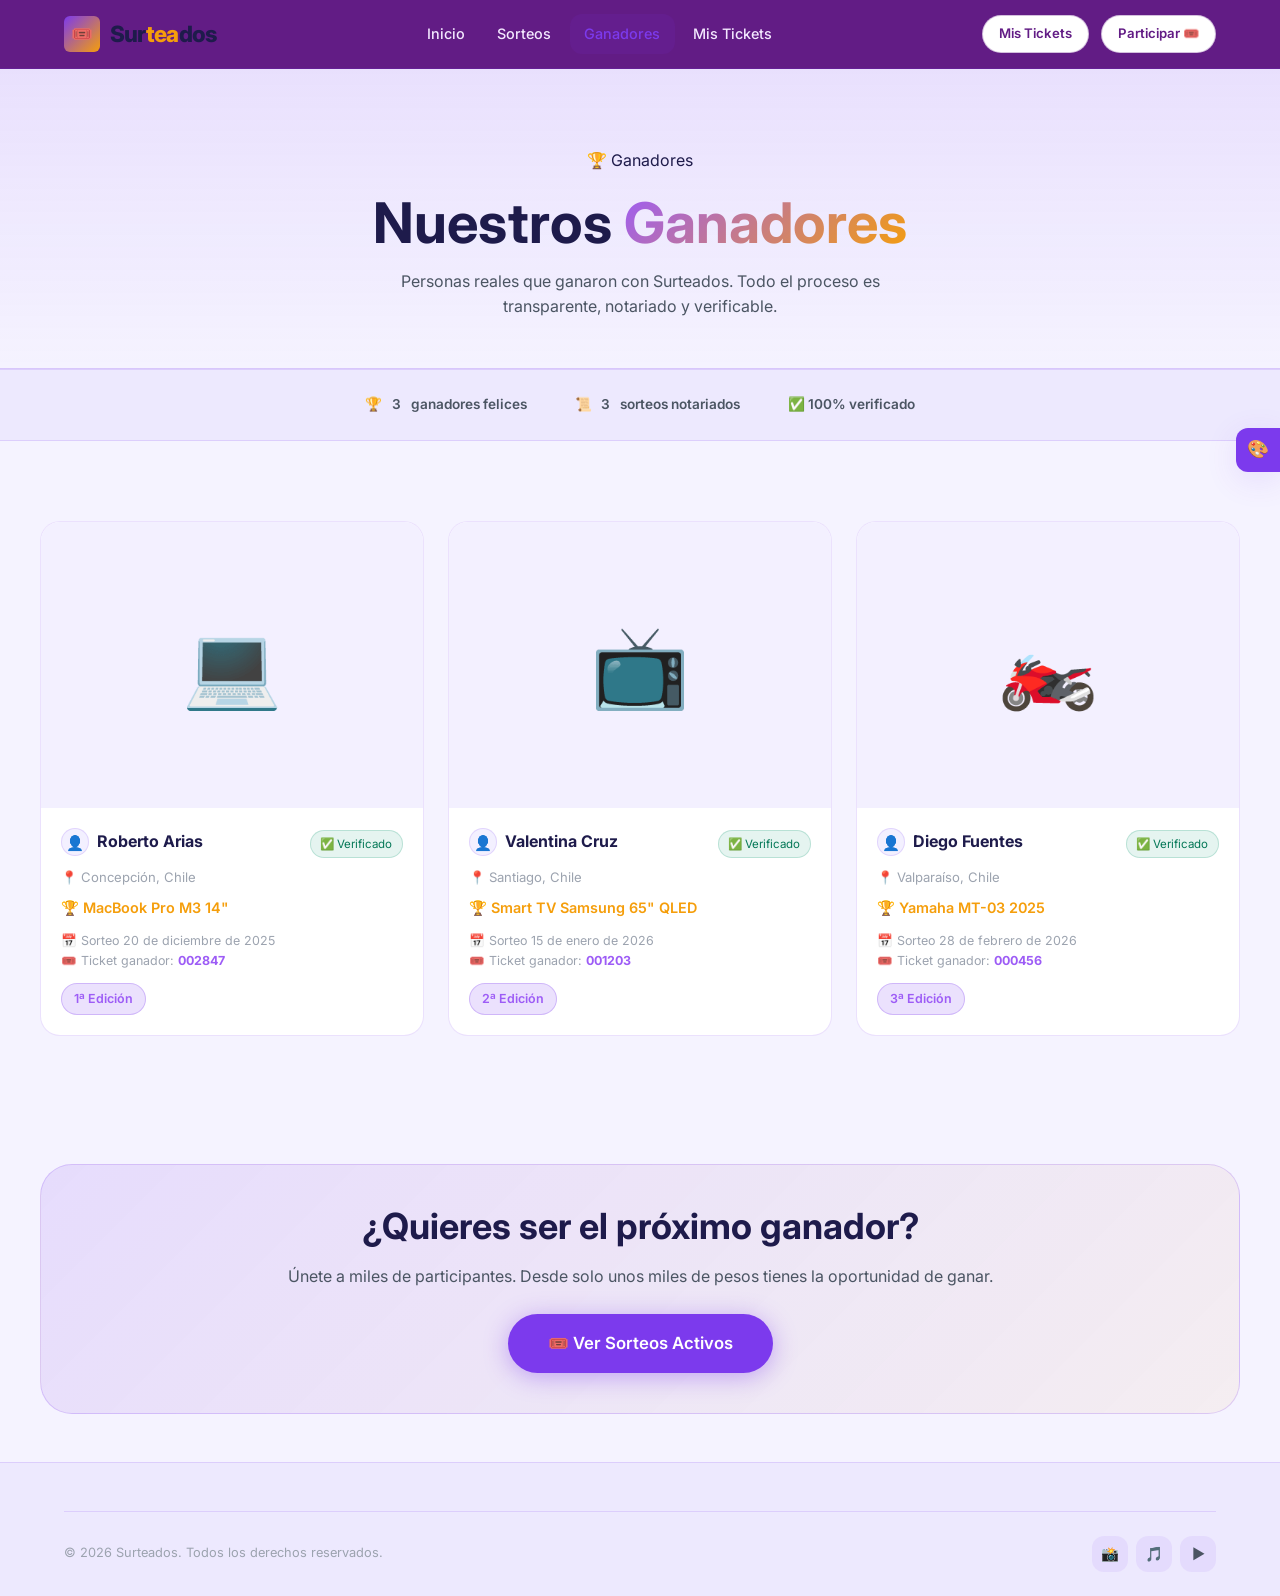
==== ganadores.html @ aaecd9bb "Initial commit" ====
<!DOCTYPE html>
<html lang="es">
<head>
  <meta charset="UTF-8">
  <meta name="viewport" content="width=device-width, initial-scale=1.0">
  <title>Ganadores — Surteados</title>
  <link rel="preconnect" href="https://fonts.googleapis.com">
  <link href="https://fonts.googleapis.com/css2?family=Inter:wght@400;500;600;700;800;900&display=swap" rel="stylesheet">
  <link rel="stylesheet" href="assets/css/styles.css">
</head>
<body>

<nav class="navbar" id="navbar">
  <div class="navbar-inner">
    <a href="index.html" class="navbar-logo"><div class="logo-icon">🎟️</div><span class="brand">Sur<em>tea</em>dos</span></a>
    <nav class="navbar-nav">
      <a href="index.html">Inicio</a>
      <a href="sorteos.html">Sorteos</a>
      <a href="ganadores.html" class="active">Ganadores</a>
      <a href="mis-tickets.html">Mis Tickets</a>
    </nav>
    <div class="navbar-actions">
      <a href="mis-tickets.html" class="btn btn-outline btn-sm">Mis Tickets</a>
      <a href="sorteos.html" class="btn btn-primary btn-sm">Participar 🎟️</a>
    </div>
    <button class="navbar-mobile-toggle" id="mobileToggle"><span></span><span></span><span></span></button>
  </div>
  <div class="mobile-nav" id="mobileNav">
    <a href="index.html">🏠 Inicio</a>
    <a href="sorteos.html">🎟️ Sorteos</a>
    <a href="ganadores.html">🏆 Ganadores</a>
    <a href="mis-tickets.html">🎫 Mis Tickets</a>
  </div>
</nav>

<div style="padding-top:68px;">
  <div class="page-header">
    <div class="container text-center">
      <div class="badge" style="margin:0 auto 1rem; display:inline-flex;">🏆 Ganadores</div>
      <h1>Nuestros <span class="text-gradient">Ganadores</span></h1>
      <p style="max-width:560px; margin:.75rem auto 0;">Personas reales que ganaron con Surteados. Todo el proceso es transparente, notariado y verificable.</p>
    </div>
  </div>

  <!-- Stats -->
  <div class="trust-band">
    <div class="container">
      <div style="display:flex; gap:3rem; justify-content:center; padding:.5rem 0; flex-wrap:wrap;">
        <div class="trust-item">🏆 <span id="statWinners">0</span> ganadores felices</div>
        <div class="trust-item">📜 <span id="statRaffles">0</span> sorteos notariados</div>
        <div class="trust-item">✅ 100% verificado</div>
      </div>
    </div>
  </div>

  <section class="section container">
    <div id="winnersGrid" class="grid-3"></div>

    <!-- Empty state (if no winners) -->
    <div id="winnersEmpty" class="empty-state hidden">
      <div class="empty-icon">🏆</div>
      <h3 class="text-white">Próximamente</h3>
      <p>Cuando se realice el primer sorteo, los ganadores aparecerán aquí.</p>
    </div>
  </section>

  <!-- CTA -->
  <section class="section-sm container">
    <div style="background:linear-gradient(135deg, rgba(124,58,237,0.12), rgba(245,158,11,0.06)); border:1px solid rgba(124,58,237,0.2); border-radius:var(--radius-xl); padding:2.5rem; text-align:center;">
      <h2 class="mb-2">¿Quieres ser el próximo ganador?</h2>
      <p class="mb-3">Únete a miles de participantes. Desde solo unos miles de pesos tienes la oportunidad de ganar.</p>
      <a href="sorteos.html" class="btn btn-primary btn-lg">🎟️ Ver Sorteos Activos</a>
    </div>
  </section>
</div>

<!-- Footer -->
<footer class="footer">
  <div class="container">
    <div class="footer-bottom">
      <p>© 2026 Surteados. Todos los derechos reservados.</p>
      <div class="social-links">
        <a href="#" class="social-link">📸</a>
        <a href="#" class="social-link">🎵</a>
        <a href="#" class="social-link">▶️</a>
      </div>
    </div>
  </div>
</footer>

<div class="theme-picker" id="themePicker">
  <div class="theme-toggle" id="themeToggle">🎨</div>
  <div class="theme-panel" id="themePanel">
    <h4>🎨 Personalizar Tema</h4>
    <div class="theme-presets" id="themePresets">
      <button class="preset-btn active" data-preset="purple" style="background:linear-gradient(135deg,#7c3aed,#f59e0b);"></button>
      <button class="preset-btn" data-preset="blue" style="background:linear-gradient(135deg,#2563eb,#06b6d4);"></button>
      <button class="preset-btn" data-preset="emerald" style="background:linear-gradient(135deg,#059669,#fbbf24);"></button>
      <button class="preset-btn" data-preset="rose" style="background:linear-gradient(135deg,#e11d48,#f59e0b);"></button>
      <button class="preset-btn" data-preset="indigo" style="background:linear-gradient(135deg,#4338ca,#c026d3);"></button>
      <button class="preset-btn" data-preset="teal" style="background:linear-gradient(135deg,#0d9488,#f97316);"></button>
    </div>
    <div class="color-input-group"><label>Color primario</label><div class="color-input-row"><input type="color" id="colorPrimary" value="#7c3aed"><input type="text" class="form-control" id="colorPrimaryHex" value="#7c3aed"></div></div>
    <div class="color-input-group"><label>Color acento</label><div class="color-input-row"><input type="color" id="colorAccent" value="#f59e0b"><input type="text" class="form-control" id="colorAccentHex" value="#f59e0b"></div></div>
    <button class="btn btn-primary btn-sm btn-block mt-2" id="applyThemeBtn">Aplicar</button>
    <button class="btn btn-ghost btn-sm btn-block mt-1" id="resetThemeBtn">Restaurar</button>
  </div>
</div>

<div id="toast-container" class="toast-container"></div>
<script src="assets/js/data.js"></script>
<script src="assets/js/app.js"></script>
<script>
  (function() {
    function toYoutubeEmbed(url) {
      if (!url || url === '#') return null;
      try {
        const u = new URL(url);
        const host = u.hostname.replace(/^www\./, '').toLowerCase();
        let id = '';
        if (host === 'youtu.be') {
          id = u.pathname.replace(/^\//, '').split('/')[0];
        } else if (host === 'youtube.com' || host === 'm.youtube.com') {
          if (u.pathname === '/watch') id = u.searchParams.get('v') || '';
          else if (u.pathname.startsWith('/embed/')) id = u.pathname.split('/embed/')[1].split('/')[0];
          else if (u.pathname.startsWith('/shorts/')) id = u.pathname.split('/shorts/')[1].split('/')[0];
        }
        return id ? `https://www.youtube.com/embed/${id}` : null;
      } catch (_) { return null; }
    }

    const winners = db.getWinners();
    const grid = document.getElementById('winnersGrid');
    const empty = document.getElementById('winnersEmpty');

    // Stats
    document.getElementById('statWinners').textContent = winners.length;
    document.getElementById('statRaffles').textContent = winners.length;

    if (winners.length === 0) {
      grid.classList.add('hidden');
      empty.classList.remove('hidden');
      return;
    }

    grid.innerHTML = winners.map(w => `
      <div class="winner-card">
        <div class="winner-card-img">
          ${toYoutubeEmbed(w.videoUrl)
            ? `<iframe src="${toYoutubeEmbed(w.videoUrl)}" title="Video ganador ${escHtml(w.winnerName || '')}" loading="lazy" referrerpolicy="strict-origin-when-cross-origin" allow="accelerometer; autoplay; clipboard-write; encrypted-media; gyroscope; picture-in-picture; web-share" allowfullscreen style="width:100%;height:100%;border:0;border-radius:.85rem;"></iframe>`
            : (w.image ? `<img src="${w.image}" alt="${w.winnerName}">` : `<div style="font-size:5rem;">${w.emoji || '🏆'}</div>`)
          }
        </div>
        <div class="winner-card-body">
          <div class="flex-between mb-1">
            <span class="winner-name" style="display:inline-flex;align-items:center;gap:.5rem;">
              ${w.image ? `<img src="${w.image}" alt="${escHtml(w.winnerName || 'Ganador')}" style="width:28px;height:28px;border-radius:999px;object-fit:cover;border:1px solid var(--border-strong);">` : `<span style="width:28px;height:28px;border-radius:999px;display:inline-flex;align-items:center;justify-content:center;background:var(--bg-card2);border:1px solid var(--border);font-size:.9rem;">👤</span>`}
              <span>${w.winnerName}</span>
            </span>
            ${w.verified ? `<span class="verified-badge">✅ Verificado</span>` : ''}
          </div>
          <div class="winner-location">📍 ${w.winnerLocation}</div>
          <div class="winner-prize">🏆 ${w.prize}</div>
          <div class="winner-date">📅 Sorteo ${formatDate(w.drawDate)}</div>
          ${w.ticketNumber ? `<div class="winner-date">🎟️ Ticket ganador: <strong style="color:var(--color-primary-light)">${w.ticketNumber}</strong></div>` : ''}
          <div style="display:flex; gap:.5rem; margin-top:.75rem; flex-wrap:wrap; align-items:center;">
            ${w.edition ? `<span class="pill pill-purple">${w.edition}</span>` : ''}
            ${w.videoUrl && w.videoUrl !== '#' ? `<a href="${w.videoUrl}" target="_blank" class="btn btn-ghost btn-sm">▶ Ver video</a>` : ''}
            ${w.notaryDoc && w.notaryDoc !== '#' ? `<a href="${w.notaryDoc}" target="_blank" class="btn btn-ghost btn-sm">📜 Acta</a>` : ''}
          </div>
        </div>
      </div>
    `).join('');
  })();
</script>
</body>
</html>
---- assets/css/styles.css ----
﻿/* =====================================================
   SURTEADOS - Sistema de Rifas
   CSS Variables & Theme System
   ===================================================== */

:root {
  /* --- Primary Theme Colors (editable via Theme Picker) --- */
  --color-primary:        #7c3aed;
  --color-primary-light:  #6d28d9;
  --color-primary-dark:   #5b21b6;
  --color-accent:         #f59e0b;
  --color-accent-light:   #d97706;
  --color-accent-dark:    #b45309;

  /* --- Backgrounds --- */
  --bg-base:     #f5f3ff;
  --bg-surface:  #ede9fe;
  --bg-card:     #ffffff;
  --bg-card2:    #f3f0ff;
  --bg-overlay:  rgba(0,0,0,0.5);
  --page-bg-custom: #621c85;

  /* --- Header/Menu custom theme --- */
  --nav-bg:          rgba(249,246,255,0.88);
  --nav-bg-scrolled: rgba(249,246,255,0.97);
  --nav-menu-text:   #4b5563;
  --header-accent:   #621c85;

  /* --- Text --- */
  --text-primary:   #1e1b4b;
  --text-secondary: #4b5563;
  --text-muted:     #9ca3af;
  --text-inv:       #1e1b4b;

  /* --- Status colors --- */
  --color-success: #059669;
  --color-warning: #d97706;
  --color-error:   #dc2626;
  --color-info:    #2563eb;

  /* --- UI --- */
  --border:         rgba(124,58,237,0.15);
  --border-strong:  rgba(124,58,237,0.28);
  --radius-sm:  6px;
  --radius-md:  12px;
  --radius-lg:  20px;
  --radius-xl:  32px;
  --radius-full: 9999px;

  --shadow-sm: 0 2px 8px rgba(124,58,237,0.08);
  --shadow-md: 0 8px 32px rgba(124,58,237,0.12);
  --shadow-lg: 0 20px 60px rgba(124,58,237,0.18);
  --shadow-glow: 0 0 40px rgba(124,58,237,0.15);
  --shadow-accent: 0 0 40px rgba(245,158,11,0.18);

  --transition: 0.25s cubic-bezier(0.4,0,0.2,1);
  --font: 'Inter', 'Segoe UI', system-ui, sans-serif;
}

/* =====================================================
   RESET & BASE
   ===================================================== */
*, *::before, *::after { box-sizing: border-box; margin: 0; padding: 0; }
html { scroll-behavior: smooth; font-size: 16px; }
body {
  font-family: var(--font);
  background: var(--bg-base);
  color: var(--text-primary);
  line-height: 1.6;
  min-height: 100vh;
  -webkit-font-smoothing: antialiased;
}
body.theme-bg-enabled {
  background: linear-gradient(180deg, var(--page-bg-custom) 0%, var(--bg-base) 38%);
  background-attachment: fixed;
}
a { color: inherit; text-decoration: none; }
img { max-width: 100%; display: block; }
button { cursor: pointer; border: none; background: none; font-family: inherit; }
input, select, textarea { font-family: inherit; }
ul, ol { list-style: none; }

/* =====================================================
   SCROLLBAR
   ===================================================== */
::-webkit-scrollbar { width: 6px; }
::-webkit-scrollbar-track { background: var(--bg-base); }
::-webkit-scrollbar-thumb { background: var(--color-primary); border-radius: 3px; }

/* =====================================================
   TYPOGRAPHY
   ===================================================== */
h1, h2, h3, h4, h5 { line-height: 1.2; font-weight: 700; }
h1 { font-size: clamp(2rem, 5vw, 3.5rem); }
h2 { font-size: clamp(1.5rem, 3vw, 2.25rem); }
h3 { font-size: clamp(1.1rem, 2vw, 1.5rem); }
h4 { font-size: 1.125rem; }
p  { color: var(--text-secondary); }
.text-gradient {
  background: linear-gradient(135deg, var(--color-primary-light), var(--color-accent));
  -webkit-background-clip: text;
  -webkit-text-fill-color: transparent;
  background-clip: text;
}
.text-accent { color: var(--color-accent); }
.text-primary-color { color: var(--color-primary-light); }
.text-white { color: var(--text-inv); }
.text-muted { color: var(--text-muted); }
.text-center { text-align: center; }
.text-sm { font-size: 0.875rem; }
.text-xs { font-size: 0.75rem; }
.font-bold { font-weight: 700; }

/* =====================================================
   LAYOUT
   ===================================================== */
.container {
  max-width: 1200px;
  margin: 0 auto;
  padding: 0 1.5rem;
}
.section {
  padding: 5rem 0;
}
.section-sm {
  padding: 3rem 0;
}
.section-header {
  text-align: center;
  margin-bottom: 3rem;
}
.section-header .badge {
  display: inline-flex;
  align-items: center;
  gap: 0.5rem;
  background: rgba(124,58,237,0.15);
  border: 1px solid rgba(124,58,237,0.3);
  color: var(--color-primary-light);
  font-size: 0.8rem;
  font-weight: 600;
  letter-spacing: 0.1em;
  text-transform: uppercase;
  padding: 0.35rem 1rem;
  border-radius: var(--radius-full);
  margin-bottom: 1rem;
}
.section-header h2 { margin-bottom: 0.75rem; }
.section-header p { max-width: 560px; margin: 0 auto; color: var(--text-secondary); }

.grid-2 { display: grid; grid-template-columns: repeat(2, 1fr); gap: 1.5rem; }
.grid-3 { display: grid; grid-template-columns: repeat(3, 1fr); gap: 1.5rem; }
.grid-4 { display: grid; grid-template-columns: repeat(4, 1fr); gap: 1.5rem; }
.flex { display: flex; }
.flex-center { display: flex; align-items: center; justify-content: center; }
.flex-between { display: flex; align-items: center; justify-content: space-between; }
.gap-1 { gap: 0.5rem; }
.gap-2 { gap: 1rem; }
.gap-3 { gap: 1.5rem; }
.flex-wrap { flex-wrap: wrap; }

/* =====================================================
   BUTTONS
   ===================================================== */
.btn {
  display: inline-flex;
  align-items: center;
  justify-content: center;
  gap: 0.5rem;
  padding: 0.75rem 1.75rem;
  border-radius: var(--radius-full);
  font-size: 0.95rem;
  font-weight: 600;
  transition: all var(--transition);
  position: relative;
  overflow: hidden;
  white-space: nowrap;
}
.btn::before {
  content: '';
  position: absolute;
  inset: 0;
  background: rgba(255,255,255,0.1);
  opacity: 0;
  transition: opacity var(--transition);
}
.btn:hover::before { opacity: 1; }
.btn:active { transform: scale(0.97); }

.btn-primary {
  background: var(--color-primary);
  color: white;
  box-shadow: 0 4px 24px rgba(124,58,237,0.4);
}
.btn-primary:hover { box-shadow: 0 4px 32px rgba(124,58,237,0.6); transform: translateY(-1px); }

.btn-accent {
  background: var(--color-accent);
  color: #ffffff;
  box-shadow: 0 4px 24px rgba(245,158,11,0.3);
}
.btn-accent:hover { box-shadow: 0 4px 32px rgba(245,158,11,0.45); transform: translateY(-1px); }

.btn-outline {
  background: transparent;
  color: var(--text-primary);
  border: 1px solid var(--border-strong);
}
.btn-outline:hover { border-color: var(--color-primary); color: var(--color-primary); }

.btn-ghost {
  background: rgba(124,58,237,0.07);
  color: var(--text-primary);
}
.btn-ghost:hover { background: rgba(124,58,237,0.14); }

.btn-cancel {
  background: transparent;
  color: var(--text-muted, #a0a0b0);
  border: none;
  font-weight: 500;
}
.btn-cancel:hover { color: var(--text-primary); background: rgba(255,255,255,.06); }

.btn-danger {
  background: linear-gradient(135deg, #ef4444, #b91c1c);
  color: white;
}

.btn-success {
  background: linear-gradient(135deg, #10b981, #059669);
  color: white;
}

.btn-sm {
  padding: 0.45rem 1rem;
  font-size: 0.825rem;
}
.btn-lg {
  padding: 1rem 2.5rem;
  font-size: 1.05rem;
}
.btn-block { width: 100%; }

/* =====================================================
   NAVBAR
   ===================================================== */
.navbar {
  position: fixed;
  top: 0; left: 0; right: 0;
  z-index: 1000;
  background: var(--nav-bg);
  backdrop-filter: blur(20px);
  -webkit-backdrop-filter: blur(20px);
  border-bottom: 1px solid var(--border);
  transition: all var(--transition);
}
.navbar.scrolled {
  background: var(--nav-bg-scrolled);
  box-shadow: 0 4px 32px rgba(124,58,237,0.12);
}
.navbar-inner {
  display: flex;
  align-items: center;
  justify-content: space-between;
  height: 68px;
  padding: 0 1.5rem;
  max-width: 1200px;
  margin: 0 auto;
}
.navbar-logo {
  display: flex;
  align-items: center;
  gap: 0.6rem;
  font-size: 1.4rem;
  font-weight: 800;
  letter-spacing: -0.03em;
}
.navbar-logo .logo-icon {
  width: 36px; height: 36px;
  background: linear-gradient(135deg, var(--color-primary), var(--color-accent));
  border-radius: var(--radius-sm);
  display: flex;
  align-items: center;
  justify-content: center;
  font-size: 1.1rem;
}
.navbar-logo span.brand { color: var(--text-inv); }
.navbar-logo span.brand em { font-style: normal; color: var(--color-accent); }
.navbar-logo-img {
  height: 64px;
  width: auto;
  max-width: 220px;
  object-fit: contain;
  display: block;
  padding-bottom: 8px;
}

.navbar-nav {
  display: flex;
  align-items: center;
  gap: 0.25rem;
}
.navbar-nav a {
  padding: 0.5rem 0.9rem;
  border-radius: var(--radius-md);
  font-size: 0.9rem;
  font-weight: 500;
  color: var(--nav-menu-text);
  transition: all var(--transition);
}
.navbar-nav a:hover, .navbar-nav a.active {
  color: var(--color-primary);
  background: rgba(124,58,237,0.08);
}

.navbar-actions { display: flex; align-items: center; gap: 0.75rem; }
.navbar-actions .btn {
  background: #ffffff;
  color: var(--header-accent);
  border: 1px solid rgba(98,28,133,0.28);
  box-shadow: none;
}
.navbar-actions .btn::before { display: none; }
.navbar-actions .btn:hover {
  background: #f8f3ff;
  color: var(--header-accent);
  border-color: rgba(98,28,133,0.5);
}
.navbar-mobile-toggle {
  display: none;
  flex-direction: column;
  gap: 5px;
  padding: 8px;
  border-radius: var(--radius-sm);
  background: rgba(124,58,237,0.08);
}
.navbar-mobile-toggle span {
  display: block;
  width: 22px; height: 2px;
  background: var(--nav-menu-text);
  border-radius: 2px;
  transition: all var(--transition);
}
.mobile-nav {
  display: none;
  flex-direction: column;
  gap: 0.25rem;
  padding: 1rem 1.5rem;
  border-top: 1px solid var(--border);
  background: var(--nav-bg-scrolled);
}
.mobile-nav a {
  padding: 0.75rem 1rem;
  border-radius: var(--radius-md);
  font-size: 0.95rem;
  font-weight: 500;
  color: var(--nav-menu-text);
  transition: all var(--transition);
}
.mobile-nav a:hover { color: var(--color-primary); background: rgba(124,58,237,0.08); }
.mobile-nav.open { display: flex; }

/* =====================================================
   HERO
   ===================================================== */
.hero {
  min-height: 100vh;
  display: flex;
  align-items: center;
  position: relative;
  overflow: hidden;
  padding-top: 68px;
}
.hero-bg {
  position: absolute;
  inset: 0;
  background: radial-gradient(ellipse at 30% 60%, rgba(124,58,237,0.12) 0%, transparent 60%),
              radial-gradient(ellipse at 80% 30%, rgba(245,158,11,0.08) 0%, transparent 50%),
              radial-gradient(ellipse at 60% 90%, rgba(99,102,241,0.07) 0%, transparent 50%);
}
.hero-grid-lines {
  position: absolute;
  inset: 0;
  background-image:
    linear-gradient(rgba(124,58,237,0.07) 1px, transparent 1px),
    linear-gradient(90deg, rgba(124,58,237,0.07) 1px, transparent 1px);
  background-size: 60px 60px;
}
.hero-content {
  position: relative;
  z-index: 1;
  max-width: 1200px;
  margin: 0 auto;
  padding: 3rem 1.5rem;
  display: grid;
  grid-template-columns: 1fr 1fr;
  gap: 4rem;
  align-items: center;
}
.hero-left .eyebrow {
  display: inline-flex;
  align-items: center;
  gap: 0.5rem;
  background: rgba(124,58,237,0.12);
  border: 1px solid rgba(124,58,237,0.25);
  color: var(--color-primary-light);
  font-size: 0.8rem;
  font-weight: 700;
  letter-spacing: 0.15em;
  text-transform: uppercase;
  padding: 0.5rem 1rem;
  border-radius: var(--radius-full);
  margin-bottom: 1.5rem;
}
.hero-left .eyebrow .dot {
  width: 8px; height: 8px;
  background: var(--color-success);
  border-radius: 50%;
  animation: pulse-dot 2s ease-in-out infinite;
}
@keyframes pulse-dot {
  0%, 100% { transform: scale(1); opacity: 1; }
  50% { transform: scale(1.4); opacity: 0.7; }
}
.hero-left h1 { margin-bottom: 1.25rem; }
.hero-left p { font-size: 1.1rem; margin-bottom: 2rem; max-width: 460px; }
.hero-actions { display: flex; gap: 1rem; flex-wrap: wrap; }
.hero-stats {
  display: flex;
  gap: 2rem;
  margin-top: 2.5rem;
  flex-wrap: wrap;
}
.hero-stat {}
.hero-stat .num {
  font-size: 1.75rem;
  font-weight: 800;
  color: var(--text-inv);
  line-height: 1;
}
.hero-stat .label {
  font-size: 0.8rem;
  color: var(--text-muted);
  text-transform: uppercase;
  letter-spacing: 0.06em;
}
.hero-right { position: relative; }
.hero-card {
  background: var(--bg-card);
  border: 1px solid var(--border);
  border-radius: var(--radius-lg);
  padding: 1.75rem;
  box-shadow: var(--shadow-glow), var(--shadow-lg);
  position: relative;
  overflow: hidden;
}
.hero-card::before {
  content: '';
  position: absolute;
  top: 0; left: 0; right: 0;
  height: 2px;
  background: linear-gradient(90deg, var(--color-primary), var(--color-accent), var(--color-primary));
}
.prize-img-wrap {
  border-radius: var(--radius-md);
  overflow: hidden;
  background: var(--bg-card2);
  aspect-ratio: 16/9;
  margin-bottom: 1.25rem;
  position: relative;
  display: flex;
  align-items: center;
  justify-content: center;
}
.prize-img-wrap img {
  width: 100%;
  height: 100%;
  object-fit: cover;
  transition: transform 0.5s ease;
}
.prize-img-wrap:hover img { transform: scale(1.04); }
.prize-badge {
  position: absolute;
  top: 0.75rem; right: 0.75rem;
  background: linear-gradient(135deg, var(--color-accent), var(--color-accent-dark));
  color: #ffffff;
  font-size: 0.75rem;
  font-weight: 800;
  padding: 0.35rem 0.75rem;
  border-radius: var(--radius-full);
  text-transform: uppercase;
  letter-spacing: 0.08em;
}
.hero-card-title {
  font-size: 1.3rem;
  font-weight: 700;
  color: var(--text-inv);
  margin-bottom: 0.25rem;
}
.hero-card-value {
  font-size: 0.9rem;
  color: var(--color-accent);
  font-weight: 600;
  margin-bottom: 1rem;
}
.hero-card-progress { margin-bottom: 1rem; }
.progress-label {
  display: flex;
  justify-content: space-between;
  font-size: 0.8rem;
  color: var(--text-muted);
  margin-bottom: 0.4rem;
}
.progress-bar {
  height: 8px;
  background: rgba(124,58,237,0.12);
  border-radius: var(--radius-full);
  overflow: hidden;
}
.progress-fill {
  height: 100%;
  background: linear-gradient(90deg, var(--color-primary), var(--color-accent));
  border-radius: var(--radius-full);
  transition: width 1s cubic-bezier(0.4,0,0.2,1);
}
.countdown-row {
  display: flex;
  gap: 0.75rem;
  justify-content: center;
  margin-bottom: 1.25rem;
}
.countdown-item {
  background: var(--bg-base);
  border: 1px solid var(--border);
  border-radius: var(--radius-md);
  padding: 0.6rem 0.8rem;
  text-align: center;
  min-width: 56px;
  flex: 1;
}
.countdown-item .count-num {
  font-size: 1.5rem;
  font-weight: 800;
  color: var(--color-primary-light);
  line-height: 1;
}
.countdown-item .count-label {
  font-size: 0.65rem;
  text-transform: uppercase;
  letter-spacing: 0.06em;
  color: var(--text-muted);
  margin-top: 2px;
}

/* =====================================================
   FLOATING PARTICLES (Decorative)
   ===================================================== */
.particles { position: absolute; inset: 0; pointer-events: none; overflow: hidden; }
.particle {
  position: absolute;
  border-radius: 50%;
  animation: float-particle linear infinite;
  opacity: 0;
}
@keyframes float-particle {
  0%   { transform: translateY(100vh) rotate(0deg); opacity: 0; }
  10%  { opacity: 0.6; }
  90%  { opacity: 0.4; }
  100% { transform: translateY(-100px) rotate(720deg); opacity: 0; }
}

/* =====================================================
   CARDS
   ===================================================== */
.card {
  background: var(--bg-card);
  border: 1px solid var(--border);
  border-radius: var(--radius-lg);
  padding: 1.5rem;
  transition: all var(--transition);
}
.card:hover {
  border-color: var(--border-strong);
  transform: translateY(-3px);
  box-shadow: var(--shadow-md);
}
.card-body { padding: 1.5rem; }

/* =====================================================
   RAFFLE CARD
   ===================================================== */
.raffle-card {
  background: var(--bg-card);
  border: 1px solid var(--border);
  border-radius: var(--radius-lg);
  overflow: hidden;
  transition: all var(--transition);
  cursor: pointer;
  position: relative;
}
.raffle-card:hover {
  border-color: rgba(124,58,237,0.4);
  transform: translateY(-4px);
  box-shadow: var(--shadow-glow), var(--shadow-md);
}
.raffle-card.featured::before {
  content: '';
  position: absolute;
  top: 0; left: 0; right: 0;
  height: 2px;
  background: linear-gradient(90deg, var(--color-primary), var(--color-accent));
}
.raffle-card-img {
  aspect-ratio: 16/9;
  background: var(--bg-card2);
  position: relative;
  overflow: hidden;
}
.raffle-card-img img {
  width: 100%; height: 100%;
  object-fit: cover;
  transition: transform 0.5s ease;
}
.raffle-card:hover .raffle-card-img img { transform: scale(1.06); }
.raffle-card-status {
  position: absolute;
  top: 0.75rem; left: 0.75rem;
  font-size: 0.7rem;
  font-weight: 700;
  padding: 0.3rem 0.65rem;
  border-radius: var(--radius-full);
  text-transform: uppercase;
  letter-spacing: 0.08em;
}
.status-active { background: rgba(5,150,105,0.12); color: #047857; border: 1px solid rgba(5,150,105,0.3); }
.status-ended  { background: rgba(100,116,139,0.12); color: #64748b; border: 1px solid rgba(100,116,139,0.3); }
.status-soon   { background: rgba(217,119,6,0.12); color: #b45309; border: 1px solid rgba(217,119,6,0.3); }
.raffle-card-tickets {
  position: absolute;
  top: 0.75rem; right: 0.75rem;
  font-size: 0.72rem;
  font-weight: 700;
  background: rgba(0,0,0,0.6);
  color: var(--text-primary);
  padding: 0.3rem 0.65rem;
  border-radius: var(--radius-full);
  backdrop-filter: blur(8px);
}
.raffle-card-body { padding: 1.25rem; }
.raffle-card-cat {
  font-size: 0.72rem;
  font-weight: 700;
  color: var(--color-primary-light);
  text-transform: uppercase;
  letter-spacing: 0.1em;
  margin-bottom: 0.4rem;
}
.raffle-card-title {
  font-size: 1.05rem;
  font-weight: 700;
  color: var(--text-inv);
  margin-bottom: 0.5rem;
  line-height: 1.3;
}
.raffle-card-value {
  font-size: 0.85rem;
  color: var(--color-accent);
  font-weight: 600;
  margin-bottom: 0.75rem;
}
.raffle-card .progress-bar { margin-bottom: 0.75rem; }
.raffle-card-footer {
  display: flex;
  align-items: center;
  justify-content: space-between;
  padding-top: 0.75rem;
  border-top: 1px solid var(--border);
}
.raffle-card-price {
  font-size: 0.85rem;
  color: var(--text-secondary);
}
.raffle-card-price strong {
  font-size: 1rem;
  color: var(--text-primary);
}

/* =====================================================
   PACK CARDS
   ===================================================== */
.packs-grid {
  display: grid;
  grid-template-columns: repeat(auto-fit, minmax(150px, 1fr));
  gap: 0.6rem;
}
.pack-card {
  background: var(--bg-card);
  border: 2px solid var(--border);
  border-radius: var(--radius-md);
  padding: 0.75rem;
  text-align: center;
  transition: all var(--transition);
  position: relative;
  cursor: pointer;
}
.pack-card:hover {
  border-color: rgba(124,58,237,0.5);
  transform: translateY(-4px);
  box-shadow: var(--shadow-glow);
}
.pack-card.best-value { border-color: var(--color-accent); }
.pack-card.best-value::before {
  content: 'MEJOR VALOR';
  position: absolute;
  top: -12px;
  left: 50%;
  transform: translateX(-50%);
  background: linear-gradient(135deg, var(--color-accent), var(--color-accent-dark));
  color: #ffffff;
  font-size: 0.58rem;
  font-weight: 900;
  letter-spacing: 0.12em;
  padding: 0.2rem 0.6rem;
  border-radius: var(--radius-full);
  white-space: nowrap;
}
.pack-card.selected {
  border-color: var(--color-primary);
  background: rgba(124,58,237,0.1);
  box-shadow: 0 0 0 3px rgba(124,58,237,0.2);
}
.pack-qty {
  font-size: 1.7rem;
  font-weight: 900;
  color: var(--text-inv);
  line-height: 1;
  margin-bottom: 0.15rem;
}
.pack-qty-label {
  font-size: 0.68rem;
  color: var(--text-muted);
  text-transform: uppercase;
  letter-spacing: 0.08em;
  margin-bottom: 0.5rem;
}
.pack-price-original {
  font-size: 0.68rem;
  color: var(--text-muted);
  text-decoration: line-through;
  margin-bottom: 0.08rem;
}
.pack-price {
  font-size: 1.05rem;
  font-weight: 800;
  color: var(--color-primary-light);
  margin-bottom: 0.25rem;
}
.pack-discount {
  display: inline-block;
  background: rgba(5,150,105,0.1);
  color: #059669;
  border: 1px solid rgba(5,150,105,0.3);
  border-radius: var(--radius-full);
  font-size: 0.58rem;
  font-weight: 700;
  padding: 0.14rem 0.38rem;
}

/* Cart quick view */
.cart-chip-btn {
  position: relative;
  border: 1px solid rgba(98,28,133,0.28);
  background: #ffffff;
  color: var(--header-accent);
  border-radius: var(--radius-full);
  padding: 0.42rem 0.78rem;
  font-size: 0.8rem;
  font-weight: 700;
  cursor: pointer;
}
.cart-chip-btn:hover {
  background: #f8f3ff;
  border-color: rgba(98,28,133,0.5);
}
.cart-chip-count {
  display: inline-flex;
  align-items: center;
  justify-content: center;
  min-width: 18px;
  height: 18px;
  padding: 0 5px;
  border-radius: 999px;
  margin-left: 0.35rem;
  background: var(--color-accent);
  color: #111827;
  font-size: 0.7rem;
  font-weight: 900;
}

.cart-overlay {
  position: fixed;
  inset: 0;
  background: rgba(10,10,15,.55);
  z-index: 1000;
  display: none;
}
.cart-overlay.open { display: block; }

/* Floating cart button */
.cart-fab {
  position: fixed;
  bottom: 1.5rem;
  right: 1.5rem;
  z-index: 999;
  width: 58px;
  height: 58px;
  border-radius: 50%;
  background: var(--color-accent);
  border: none;
  cursor: pointer;
  box-shadow: 0 4px 18px rgba(0,0,0,.45);
  display: flex;
  align-items: center;
  justify-content: center;
  font-size: 1.6rem;
  transition: transform .15s ease, box-shadow .15s ease;
}
.cart-fab:hover { transform: scale(1.08); box-shadow: 0 6px 24px rgba(0,0,0,.55); }
.cart-fab:active { transform: scale(.95); }
.cart-fab-badge {
  position: absolute;
  top: 2px;
  right: 2px;
  min-width: 20px;
  height: 20px;
  padding: 0 5px;
  border-radius: 999px;
  background: #fff;
  color: #111827;
  font-size: 0.68rem;
  font-weight: 900;
  display: flex;
  align-items: center;
  justify-content: center;
  border: 2px solid var(--color-accent);
  line-height: 1;
  display: none;
}

.cart-drawer {
  position: fixed;
  top: 0;
  right: 0;
  width: min(380px, 94vw);
  height: 100vh;
  background: var(--bg-card);
  border-left: 1px solid var(--border-strong);
  box-shadow: var(--shadow-lg);
  z-index: 1001;
  transform: translateX(110%);
  transition: transform .22s ease;
  display: flex;
  flex-direction: column;
}
.cart-drawer.open { transform: translateX(0); }
.cart-drawer-head {
  padding: 1rem;
  border-bottom: 1px solid var(--border);
  display: flex;
  align-items: center;
  justify-content: space-between;
}
.cart-drawer-body {
  padding: 1rem;
  flex: 1;
  overflow-y: auto;
}
.cart-drawer-foot {
  padding: 1rem;
  border-top: 1px solid var(--border);
}
.cart-line {
  border: 1px solid var(--border);
  border-radius: var(--radius-md);
  padding: 0.7rem;
  margin-bottom: 0.55rem;
  display: flex;
  gap: 0.7rem;
  align-items: flex-start;
}
.cart-line-thumb {
  width: 58px;
  height: 58px;
  border-radius: 0.45rem;
  object-fit: cover;
  flex-shrink: 0;
}
.cart-line-thumb--empty {
  background: rgba(124,58,237,.15);
}
.cart-line-info {
  flex: 1;
  min-width: 0;
}
.cart-line-title {
  font-size: 0.82rem;
  font-weight: 700;
  color: var(--text-inv);
}
.cart-line-sub {
  font-size: 0.73rem;
  color: var(--text-muted);
}
.cart-line-row {
  display: flex;
  align-items: center;
  justify-content: space-between;
  margin-top: 0.4rem;
}

/* =====================================================
   COMO PARTICIPAR — standalone page
   ===================================================== */
.cp-steps {
  display: flex;
  flex-direction: column;
  gap: 0;
}

.cp-step {
  display: grid;
  grid-template-columns: 56px 1fr;
  gap: 0 1.5rem;
}

.cp-step-left {
  display: flex;
  flex-direction: column;
  align-items: center;
}

.cp-step-num {
  width: 48px;
  height: 48px;
  border-radius: 50%;
  display: flex;
  align-items: center;
  justify-content: center;
  font-weight: 800;
  font-size: 1.1rem;
  background: rgba(124,58,237,.14);
  color: var(--color-primary-light);
  border: 2px solid rgba(124,58,237,.3);
  flex-shrink: 0;
  position: relative;
  z-index: 1;
}

.cp-num-accent {
  background: rgba(245,158,11,.16);
  border-color: rgba(245,158,11,.35);
  color: var(--color-accent);
}

.cp-num-green {
  background: rgba(16,185,129,.16);
  border-color: rgba(16,185,129,.35);
  color: #34d399;
}

.cp-step-line {
  width: 2px;
  flex: 1;
  min-height: 2rem;
  margin: 4px 0;
  background: linear-gradient(to bottom, var(--color-primary), transparent);
  opacity: .35;
}

.cp-step-body {
  padding-bottom: 2.5rem;
}

.cp-step-last .cp-step-body {
  padding-bottom: 0;
}

.cp-step-chip {
  display: inline-block;
  font-size: 0.72rem;
  letter-spacing: 0.1em;
  text-transform: uppercase;
  color: var(--color-primary-light);
  font-weight: 700;
  margin-bottom: 0.4rem;
}

.cp-step h3 {
  color: var(--text-inv);
  font-size: 1.25rem;
  margin-bottom: 0.6rem;
}

.cp-step p {
  color: var(--text-secondary);
  line-height: 1.6;
  margin-bottom: 0.75rem;
}

.cp-tips {
  list-style: none;
  padding: 0;
  margin: 0;
  display: flex;
  flex-direction: column;
  gap: 0.4rem;
}

.cp-tips li {
  font-size: 0.9rem;
  color: var(--text-secondary);
  line-height: 1.4;
}

.cp-step-cta {
  margin-top: 0.75rem;
  display: inline-flex;
}

/* FAQ */
.faq-list {
  display: flex;
  flex-direction: column;
  gap: 0.6rem;
  max-width: 780px;
  margin: 0 auto;
}

.faq-item {
  background: var(--bg-card);
  border: 1px solid var(--border);
  border-radius: var(--radius-md);
  overflow: hidden;
  transition: border-color var(--transition);
}

.faq-item[open] {
  border-color: rgba(124,58,237,.4);
}

.faq-item summary {
  padding: 1rem 1.25rem;
  font-weight: 600;
  color: var(--text-inv);
  cursor: pointer;
  display: flex;
  justify-content: space-between;
  align-items: center;
  gap: 0.75rem;
  list-style: none;
  user-select: none;
}

.faq-item summary::-webkit-details-marker { display: none; }

.faq-item summary::after {
  content: '+';
  font-size: 1.25rem;
  color: var(--color-primary-light);
  flex-shrink: 0;
  transition: transform .2s ease;
  line-height: 1;
}

.faq-item[open] summary::after {
  transform: rotate(45deg);
}

.faq-item p {
  padding: 0 1.25rem 1rem;
  color: var(--text-secondary);
  font-size: 0.92rem;
  line-height: 1.6;
  margin: 0;
}

.faq-item p a {
  color: var(--color-primary-light);
  text-decoration: underline;
}

/* =====================================================
   HOW IT WORKS
   ===================================================== */
.how-participate {
  background: var(--bg-surface);
  border-top: 1px solid var(--border);
  border-bottom: 1px solid var(--border);
}

.how-participate-live {
  display: grid;
  grid-template-columns: repeat(4, minmax(0, 1fr));
  gap: 0.75rem;
  margin-bottom: 1.25rem;
}

.hp-live-item {
  background: linear-gradient(135deg, rgba(124,58,237,.14), rgba(124,58,237,.05));
  border: 1px solid rgba(124,58,237,.26);
  border-radius: var(--radius-md);
  padding: 0.9rem 1rem;
}

.hp-live-label {
  display: block;
  font-size: 0.72rem;
  letter-spacing: 0.08em;
  text-transform: uppercase;
  color: var(--text-muted);
  margin-bottom: 0.25rem;
}

.hp-live-item strong {
  color: var(--text-inv);
  font-size: 0.95rem;
  line-height: 1.25;
}

.how-participate-grid {
  display: grid;
  grid-template-columns: repeat(3, minmax(0, 1fr));
  gap: 1rem;
}

.hp-step {
  background: var(--bg-card);
  border: 1px solid var(--border);
  border-radius: var(--radius-lg);
  padding: 1.1rem;
  display: flex;
  flex-direction: column;
  gap: 0.75rem;
  transition: transform var(--transition), border-color var(--transition), box-shadow var(--transition);
}

.hp-step:hover {
  transform: translateY(-2px);
  border-color: var(--border-strong);
}

.hp-step.is-active {
  border-color: rgba(245,158,11,.55);
  box-shadow: 0 8px 24px rgba(245,158,11,.14);
}

.hp-step.is-done {
  border-color: rgba(16,185,129,.55);
  box-shadow: 0 8px 20px rgba(16,185,129,.11);
}

.hp-step-head {
  display: flex;
  align-items: center;
  justify-content: space-between;
}

.hp-step-num {
  width: 34px;
  height: 34px;
  border-radius: 50%;
  display: inline-flex;
  align-items: center;
  justify-content: center;
  font-weight: 800;
  font-size: 0.92rem;
  background: rgba(124,58,237,.16);
  color: var(--color-primary-light);
  border: 1px solid rgba(124,58,237,.28);
}

.hp-step.is-active .hp-step-num {
  background: rgba(245,158,11,.2);
  border-color: rgba(245,158,11,.35);
  color: var(--color-accent-light);
}

.hp-step.is-done .hp-step-num {
  background: rgba(16,185,129,.2);
  border-color: rgba(16,185,129,.35);
  color: #34d399;
}

.hp-step-chip {
  font-size: 0.72rem;
  letter-spacing: 0.08em;
  text-transform: uppercase;
  color: var(--text-muted);
}

.hp-step h4 {
  margin: 0;
  color: var(--text-inv);
  font-size: 1rem;
}

.hp-step p {
  margin: 0;
  color: var(--text-secondary);
  font-size: 0.9rem;
  line-height: 1.45;
  flex: 1;
}

.hp-progress-wrap {
  margin-top: 1rem;
}

.hp-progress-bar {
  width: 100%;
  height: 10px;
  border-radius: 999px;
  overflow: hidden;
  background: rgba(124,58,237,.14);
  border: 1px solid rgba(124,58,237,.2);
}

.hp-progress-fill {
  width: 0;
  height: 100%;
  background: linear-gradient(90deg, var(--color-primary), var(--color-accent));
  transition: width .35s ease;
}

.hp-progress-text {
  margin-top: 0.55rem;
  color: var(--text-secondary);
  font-size: 0.9rem;
}

.steps-row {
  display: grid;
  grid-template-columns: repeat(3, 1fr);
  gap: 2rem;
  position: relative;
}
.steps-row::before {
  content: '';
  position: absolute;
  top: 32px;
  left: calc(16.66% + 1rem);
  right: calc(16.66% + 1rem);
  height: 1px;
  background: linear-gradient(90deg, transparent, var(--color-primary), transparent);
}
.step-item { text-align: center; }
.step-num {
  width: 64px; height: 64px;
  border-radius: 50%;
  background: rgba(124,58,237,0.12);
  border: 2px solid rgba(124,58,237,0.3);
  display: flex;
  align-items: center;
  justify-content: center;
  font-size: 1.5rem;
  font-weight: 900;
  color: var(--color-primary-light);
  margin: 0 auto 1.25rem;
  position: relative;
  z-index: 1;
}
.step-num.accent {
  background: rgba(245,158,11,0.12);
  border-color: rgba(245,158,11,0.3);
  color: var(--color-accent);
}
.step-icon { font-size: 1.5rem; }
.step-item h4 { color: var(--text-inv); margin-bottom: 0.5rem; }
.step-item p { font-size: 0.9rem; max-width: 240px; margin: 0 auto; }

/* =====================================================
   BENEFITS
   ===================================================== */
.benefits-grid {
  display: grid;
  grid-template-columns: repeat(3, 1fr);
  gap: 1rem;
}
.benefit-item {
  background: var(--bg-card);
  border: 1px solid var(--border);
  border-radius: var(--radius-md);
  padding: 1.25rem;
  display: flex;
  align-items: flex-start;
  gap: 1rem;
  transition: all var(--transition);
}
.benefit-item:hover { border-color: var(--border-strong); transform: translateY(-2px); }
.benefit-icon {
  width: 42px; height: 42px;
  border-radius: var(--radius-sm);
  background: rgba(124,58,237,0.12);
  display: flex;
  align-items: center;
  justify-content: center;
  font-size: 1.2rem;
  flex-shrink: 0;
}
.benefit-item h4 { font-size: 0.95rem; color: var(--text-inv); margin-bottom: 0.25rem; }
.benefit-item p { font-size: 0.82rem; }

/* =====================================================
   PRIZES LIST
   ===================================================== */
.prizes-carousel {
  display: flex;
  gap: 1rem;
  overflow-x: auto;
  padding-bottom: 1rem;
  scrollbar-width: thin;
  scrollbar-color: var(--color-primary) transparent;
}
.prize-item {
  flex-shrink: 0;
  width: 200px;
  background: var(--bg-card);
  border: 1px solid var(--border);
  border-radius: var(--radius-md);
  padding: 1rem;
  text-align: center;
  transition: all var(--transition);
}
.prize-item:hover { border-color: rgba(124,58,237,0.4); transform: translateY(-2px); }
.prize-item .prize-img {
  width: 100%; aspect-ratio: 1;
  border-radius: var(--radius-sm);
  background: var(--bg-card2);
  overflow: hidden;
  margin-bottom: 0.75rem;
  display: flex;
  align-items: center;
  justify-content: center;
  font-size: 3rem;
}
.prize-item .prize-img img { width: 100%; height: 100%; object-fit: cover; }
.prize-item .prize-name { font-size: 0.85rem; font-weight: 600; color: var(--text-inv); margin-bottom: 0.25rem; }
.prize-item .prize-val { font-size: 0.8rem; color: var(--color-accent); font-weight: 700; }
.prize-place {
  font-size: 0.7rem;
  font-weight: 700;
  text-transform: uppercase;
  letter-spacing: 0.08em;
  padding: 0.2rem 0.5rem;
  border-radius: var(--radius-full);
  margin-bottom: 0.5rem;
  display: inline-block;
}
.prize-place-1 { background: rgba(245,158,11,0.2); color: #fbbf24; }
.prize-place-2 { background: rgba(100,116,139,0.12); color: #64748b; }
.prize-place-3 { background: rgba(205,127,50,0.15); color: #c47b2b; }

/* =====================================================
   WINNERS
   ===================================================== */
.winner-card {
  background: var(--bg-card);
  border: 1px solid var(--border);
  border-radius: var(--radius-lg);
  overflow: hidden;
  transition: all var(--transition);
}
.winner-card:hover { border-color: rgba(245,158,11,0.3); box-shadow: var(--shadow-accent); transform: translateY(-3px); }
.winner-card-img {
  aspect-ratio: 4/3;
  background: var(--bg-card2);
  overflow: hidden;
  display: flex;
  align-items: center;
  justify-content: center;
  font-size: 4rem;
}
.winner-card-img img { width: 100%; height: 100%; object-fit: cover; }
.winner-card-body { padding: 1.25rem; }
.winner-name { font-weight: 700; color: var(--text-inv); margin-bottom: 0.2rem; }
.winner-location { font-size: 0.82rem; color: var(--text-muted); margin-bottom: 0.5rem; }
.winner-prize { font-size: 0.9rem; color: var(--color-accent); font-weight: 600; margin-bottom: 0.75rem; }
.winner-date { font-size: 0.78rem; color: var(--text-muted); }
.verified-badge {
  display: inline-flex;
  align-items: center;
  gap: 0.3rem;
  font-size: 0.72rem;
  color: #047857;
  background: rgba(5,150,105,0.1);
  border: 1px solid rgba(5,150,105,0.2);
  border-radius: var(--radius-full);
  padding: 0.25rem 0.6rem;
}

/* =====================================================
   TRUST BAND
   ===================================================== */
.trust-band {
  background: var(--bg-surface);
  border-top: 1px solid var(--border);
  border-bottom: 1px solid var(--border);
  padding: 1rem 0;
  overflow: hidden;
}
.trust-band-inner {
  display: flex;
  gap: 3rem;
  animation: scroll-trust 20s linear infinite;
  white-space: nowrap;
}
.trust-item {
  display: flex;
  align-items: center;
  gap: 0.6rem;
  font-size: 0.85rem;
  font-weight: 600;
  color: var(--text-secondary);
  flex-shrink: 0;
}
.trust-item span.icon { font-size: 1.1rem; }
@keyframes scroll-trust {
  0% { transform: translateX(0); }
  100% { transform: translateX(-50%); }
}

/* =====================================================
   MODAL
   ===================================================== */
.modal-backdrop {
  position: fixed;
  inset: 0;
  background: rgba(0,0,0,0.8);
  backdrop-filter: blur(8px);
  -webkit-backdrop-filter: blur(8px);
  z-index: 2000;
  display: flex;
  align-items: center;
  justify-content: center;
  padding: 1rem;
  opacity: 0;
  visibility: hidden;
  transition: all 0.3s ease;
}
.modal-backdrop.open { opacity: 1; visibility: visible; }
.modal {
  background: var(--bg-card);
  border: 1px solid var(--border-strong);
  border-radius: var(--radius-xl);
  width: 100%;
  max-width: 760px;
  max-height: 90vh;
  overflow-y: auto;
  transform: scale(0.9) translateY(20px);
  transition: all 0.3s cubic-bezier(0.4,0,0.2,1);
  position: relative;
}
.modal-backdrop.open .modal { transform: scale(1) translateY(0); }
.modal-top-bar {
  height: 3px;
  background: linear-gradient(90deg, var(--color-primary), var(--color-accent));
  border-radius: var(--radius-xl) var(--radius-xl) 0 0;
}
.modal-header {
  display: flex;
  align-items: center;
  justify-content: space-between;
  padding: 1.5rem 1.75rem 1rem;
}
.modal-title { font-size: 1.2rem; font-weight: 700; color: var(--text-inv); }
.modal-close {
  width: 36px; height: 36px;
  border-radius: 50%;
  background: rgba(124,58,237,0.07);
  display: flex;
  align-items: center;
  justify-content: center;
  font-size: 1.2rem;
  color: var(--text-secondary);
  transition: all var(--transition);
  cursor: pointer;
  border: none;
}
.modal-close:hover { background: rgba(124,58,237,0.15); color: var(--color-primary); }
.modal-body { padding: 0 1.75rem 1.75rem; }

/* Force pack options in one row inside purchase modal (desktop) */
.modal .packs-grid {
  grid-template-columns: repeat(4, minmax(0, 1fr));
  gap: 0.55rem;
}

/* Purchase Steps */
.purchase-steps {
  display: flex;
  gap: 0;
  margin-bottom: 2rem;
}
.purchase-step {
  flex: 1;
  text-align: center;
  position: relative;
}
.purchase-step::after {
  content: '';
  position: absolute;
  top: 16px;
  left: 50%;
  right: -50%;
  height: 1px;
  background: var(--border);
}
.purchase-step:last-child::after { display: none; }
.ps-num {
  width: 32px; height: 32px;
  border-radius: 50%;
  background: var(--bg-base);
  border: 2px solid var(--border);
  display: inline-flex;
  align-items: center;
  justify-content: center;
  font-size: 0.8rem;
  font-weight: 700;
  color: var(--text-muted);
  margin-bottom: 0.4rem;
  position: relative;
  z-index: 1;
  transition: all var(--transition);
}
.ps-label { font-size: 0.7rem; color: var(--text-muted); }
.purchase-step.active .ps-num {
  background: var(--color-primary);
  border-color: var(--color-primary);
  color: white;
  box-shadow: 0 0 12px rgba(124,58,237,0.5);
}
.purchase-step.active .ps-label { color: var(--color-primary-light); }
.purchase-step.done .ps-num {
  background: var(--color-success);
  border-color: var(--color-success);
  color: white;
}

.step-panel { display: none; }
.step-panel.active { display: block; }

/* =====================================================
   FORMS
   ===================================================== */
.form-group { margin-bottom: 1.25rem; }
.form-label {
  display: block;
  font-size: 0.85rem;
  font-weight: 600;
  color: var(--text-secondary);
  margin-bottom: 0.4rem;
}
.form-control {
  width: 100%;
  background: var(--bg-base);
  border: 1.5px solid var(--border);
  border-radius: var(--radius-md);
  padding: 0.75rem 1rem;
  color: var(--text-primary);
  font-size: 0.95rem;
  transition: border-color var(--transition), box-shadow var(--transition);
  outline: none;
}
.form-control:focus {
  border-color: var(--color-primary);
  box-shadow: 0 0 0 3px rgba(124,58,237,0.15);
}
.form-control::placeholder { color: var(--text-muted); }
.form-control option { background: var(--bg-card); }
textarea.form-control { resize: vertical; min-height: 80px; }
.form-hint { font-size: 0.78rem; color: var(--text-muted); margin-top: 0.3rem; }
.form-row { display: grid; grid-template-columns: 1fr 1fr; gap: 1rem; }

/* =====================================================
   TICKET
   ===================================================== */
.ticket {
  background: linear-gradient(135deg, var(--color-primary-dark), var(--bg-card));
  border: 1px solid rgba(124,58,237,0.4);
  border-radius: var(--radius-lg);
  padding: 1.5rem;
  position: relative;
  overflow: hidden;
  margin-bottom: 0.75rem;
}
.ticket::before {
  content: '';
  position: absolute;
  top: -20px; right: -20px;
  width: 100px; height: 100px;
  border-radius: 50%;
  background: rgba(245,158,11,0.12);
}
.ticket::after {
  content: '';
  position: absolute;
  bottom: -20px; left: -20px;
  width: 80px; height: 80px;
  border-radius: 50%;
  background: rgba(124,58,237,0.12);
}
.ticket-header {
  display: flex;
  align-items: center;
  justify-content: space-between;
  margin-bottom: 0.75rem;
}
.ticket-brand { font-size: 0.85rem; font-weight: 700; color: var(--color-primary-light); }
.ticket-raffle { font-size: 0.75rem; color: var(--text-secondary); }
.ticket-number {
  font-size: 2rem;
  font-weight: 900;
  letter-spacing: 0.15em;
  color: var(--text-inv);
  text-align: center;
  padding: 0.5rem 0;
}
.ticket-divider {
  height: 1px;
  background: repeating-linear-gradient(90deg, rgba(255,255,255,0.35) 0, rgba(255,255,255,0.35) 8px, transparent 8px, transparent 16px);
  margin: 0.75rem 0;
  position: relative;
}
.ticket-owner { font-size: 0.8rem; color: var(--text-secondary); }

/* =====================================================
   TICKET VIEW TABLE
   ===================================================== */
.tickets-table {
  width: 100%;
  border-collapse: collapse;
}
.tickets-table th {
  background: var(--bg-base);
  padding: 0.75rem 1rem;
  font-size: 0.78rem;
  font-weight: 700;
  text-transform: uppercase;
  letter-spacing: 0.08em;
  color: var(--text-muted);
  text-align: left;
  border-bottom: 1px solid var(--border);
}
.tickets-table td {
  padding: 0.75rem 1rem;
  font-size: 0.88rem;
  color: var(--text-secondary);
  border-bottom: 1px solid var(--border);
}
.tickets-table tr:last-child td { border-bottom: none; }
.tickets-table tr:hover td { background: rgba(124,58,237,0.04); }
.ticket-num-badge {
  display: inline-block;
  background: rgba(124,58,237,0.15);
  border: 1px solid rgba(124,58,237,0.3);
  color: var(--color-primary-light);
  font-weight: 700;
  font-size: 0.85rem;
  padding: 0.2rem 0.5rem;
  border-radius: var(--radius-sm);
  font-family: monospace;
}
.ticket-num-clickable {
  transition: background .15s, border-color .15s, transform .1s;
  user-select: none;
}
.ticket-num-clickable:hover {
  background: rgba(124,58,237,0.35);
  border-color: rgba(124,58,237,0.7);
  color: #fff;
  transform: scale(1.08);
}
.ticket-num-clickable:active {
  transform: scale(0.96);
}

/* =====================================================
   THEME PICKER
   ===================================================== */
.theme-picker {
  position: fixed;
  right: 0;
  top: 50%;
  transform: translateY(-50%);
  z-index: 900;
}
.theme-toggle {
  width: 44px; height: 44px;
  background: var(--color-primary);
  border-radius: var(--radius-md) 0 0 var(--radius-md);
  display: flex;
  align-items: center;
  justify-content: center;
  font-size: 1.1rem;
  cursor: pointer;
  box-shadow: var(--shadow-md);
  transition: all var(--transition);
}
.theme-toggle:hover { width: 50px; }
.theme-panel {
  position: absolute;
  right: 0;
  top: 50%;
  transform: translateY(-50%);
  background: var(--bg-card);
  border: 1px solid var(--border-strong);
  border-radius: var(--radius-lg) 0 0 var(--radius-lg);
  padding: 1.25rem;
  width: 240px;
  box-shadow: var(--shadow-lg);
  display: none;
}
.theme-panel.open { display: block; }
.theme-panel h4 { font-size: 0.85rem; font-weight: 700; color: var(--text-inv); margin-bottom: 1rem; }
.theme-presets { display: flex; flex-wrap: wrap; gap: 0.5rem; margin-bottom: 1rem; }
.preset-btn {
  width: 32px; height: 32px;
  border-radius: 50%;
  cursor: pointer;
  border: 2px solid transparent;
  transition: all var(--transition);
}
.preset-btn:hover, .preset-btn.active { border-color: white; transform: scale(1.15); }
.color-input-group { margin-bottom: 0.75rem; }
.color-input-group label { font-size: 0.75rem; color: var(--text-muted); margin-bottom: 0.25rem; display: block; }
.color-input-row { display: flex; align-items: center; gap: 0.5rem; }
.color-input-row input[type="color"] {
  width: 36px; height: 32px;
  border: 1px solid var(--border);
  border-radius: var(--radius-sm);
  background: var(--bg-base);
  cursor: pointer;
  padding: 2px;
}
.color-input-row .form-control { font-size: 0.8rem; padding: 0.4rem 0.6rem; }

/* =====================================================
   NOTIFICATION TOAST
   ===================================================== */
.toast-container {
  position: fixed;
  top: 5rem;
  right: 1.5rem;
  z-index: 9999;
  display: flex;
  flex-direction: column;
  gap: 0.5rem;
}
.toast {
  background: var(--bg-card);
  border: 1px solid var(--border);
  border-radius: var(--radius-lg);
  padding: 0.875rem 1.25rem;
  min-width: 280px;
  display: flex;
  align-items: center;
  gap: 0.75rem;
  box-shadow: var(--shadow-md);
  animation: slide-in 0.3s ease;
  border-left: 4px solid var(--color-info);
}
.toast.success { border-left-color: var(--color-success); }
.toast.error   { border-left-color: var(--color-error);   }
.toast.warning { border-left-color: var(--color-warning); }
.toast-icon { font-size: 1.2rem; }
.toast-msg { font-size: 0.88rem; color: var(--text-primary); }
.toast-close {
  margin-left: auto;
  font-size: 1rem;
  color: var(--text-muted);
  cursor: pointer;
  transition: color var(--transition);
}
.toast-close:hover { color: var(--text-primary); }
@keyframes slide-in {
  from { transform: translateX(60px); opacity: 0; }
  to   { transform: translateX(0);    opacity: 1; }
}
@keyframes slide-out {
  from { transform: translateX(0);    opacity: 1; max-height: 100px; }
  to   { transform: translateX(60px); opacity: 0; max-height: 0; padding: 0; margin: 0; }
}

/* =====================================================
   FOOTER
   ===================================================== */
.footer {
  background: var(--bg-surface);
  border-top: 1px solid var(--border);
  padding: 3rem 0 1.5rem;
}
.footer-grid {
  display: grid;
  grid-template-columns: 2fr 1fr 1fr 1fr;
  gap: 2rem;
  margin-bottom: 2.5rem;
}
.footer-brand p { font-size: 0.875rem; margin-top: 0.75rem; max-width: 280px; }
.footer-col h5 { font-size: 0.85rem; font-weight: 700; color: var(--text-inv); margin-bottom: 1rem; text-transform: uppercase; letter-spacing: 0.08em; }
.footer-col a {
  display: block;
  font-size: 0.875rem;
  color: var(--text-muted);
  padding: 0.25rem 0;
  transition: color var(--transition);
}
.footer-col a:hover { color: var(--text-primary); }
.footer-bottom {
  display: flex;
  align-items: center;
  justify-content: space-between;
  padding-top: 1.5rem;
  border-top: 1px solid var(--border);
  flex-wrap: wrap;
  gap: 1rem;
}
.footer-bottom p { font-size: 0.8rem; color: var(--text-muted); }
.social-links { display: flex; gap: 0.5rem; }
.social-link {
  width: 36px; height: 36px;
  border-radius: var(--radius-md);
  background: rgba(124,58,237,0.08);
  display: flex;
  align-items: center;
  justify-content: center;
  font-size: 0.9rem;
  color: var(--text-secondary);
  transition: all var(--transition);
}
.social-link:hover { background: var(--color-primary); color: white; transform: translateY(-2px); }
.payment-methods { display: flex; gap: 0.5rem; align-items: center; }
.payment-badge {
  background: rgba(124,58,237,0.08);
  border: 1px solid var(--border);
  border-radius: var(--radius-sm);
  padding: 0.25rem 0.6rem;
  font-size: 0.7rem;
  font-weight: 700;
  color: var(--text-secondary);
  text-transform: uppercase;
}

/* =====================================================
   PAGE HEADER
   ===================================================== */
.page-header {
  background: linear-gradient(180deg, rgba(124,58,237,0.1) 0%, transparent 100%);
  border-bottom: 1px solid var(--border);
  padding: 5rem 0 3rem;
  margin-bottom: 0;
}

/* =====================================================
   ADMIN PANEL
   ===================================================== */
.admin-layout {
  display: flex;
  min-height: calc(100vh - 68px);
  margin-top: 68px;
}
.admin-sidebar {
  width: 250px;
  flex-shrink: 0;
  background: var(--bg-surface);
  border-right: 1px solid var(--border);
  padding: 1.5rem 0;
  position: sticky;
  top: 68px;
  height: calc(100vh - 68px);
  overflow-y: auto;
}
.admin-sidebar-section { padding: 0.5rem 1rem; margin-bottom: 0.25rem; }
.admin-sidebar-section > p {
  font-size: 0.7rem;
  font-weight: 700;
  text-transform: uppercase;
  letter-spacing: 0.12em;
  color: var(--text-muted);
  padding: 0.5rem 0.75rem;
  margin-bottom: 0.25rem;
}
.admin-nav-item {
  display: flex;
  align-items: center;
  gap: 0.75rem;
  padding: 0.65rem 0.75rem;
  border-radius: var(--radius-md);
  font-size: 0.88rem;
  color: var(--text-secondary);
  cursor: pointer;
  transition: all var(--transition);
}
.admin-nav-item:hover { background: rgba(124,58,237,0.08); color: var(--color-primary); }
.admin-nav-item.active { background: rgba(124,58,237,0.12); color: var(--color-primary-light); font-weight: 600; }
.admin-nav-item .icon { font-size: 1rem; }
.admin-main {
  flex: 1;
  padding: 2rem;
  overflow-y: auto;
}
.admin-section { display: none; }
.admin-section.active { display: block; }
.admin-header {
  display: flex;
  align-items: center;
  justify-content: space-between;
  margin-bottom: 2rem;
}
.admin-header h2 { font-size: 1.5rem; }
.admin-stat-cards {
  display: grid;
  grid-template-columns: repeat(4, 1fr);
  gap: 1rem;
  margin-bottom: 2rem;
}
.admin-stat-card {
  background: var(--bg-card);
  border: 1px solid var(--border);
  border-radius: var(--radius-md);
  padding: 1.25rem;
}
.admin-stat-card .stat-label { font-size: 0.78rem; color: var(--text-muted); text-transform: uppercase; letter-spacing: 0.08em; margin-bottom: 0.5rem; }
.admin-stat-card .stat-value { font-size: 1.75rem; font-weight: 800; color: var(--text-inv); line-height: 1; }
.admin-stat-card .stat-sub { font-size: 0.8rem; color: var(--color-success); margin-top: 0.25rem; }
.table-container {
  background: var(--bg-card);
  border: 1px solid var(--border);
  border-radius: var(--radius-lg);
  overflow: hidden;
}
.table-header {
  padding: 1.25rem 1.5rem;
  border-bottom: 1px solid var(--border);
  display: flex;
  align-items: center;
  justify-content: space-between;
}
.table-header h3 { font-size: 1rem; }
.admin-table {
  width: 100%;
  border-collapse: collapse;
}
.admin-table th {
  background: rgba(124,58,237,0.04);
  padding: 0.75rem 1.5rem;
  font-size: 0.78rem;
  font-weight: 700;
  text-transform: uppercase;
  letter-spacing: 0.08em;
  color: var(--text-muted);
  text-align: left;
  border-bottom: 1px solid var(--border);
}
.admin-table td {
  padding: 0.875rem 1.5rem;
  font-size: 0.875rem;
  color: var(--text-secondary);
  border-bottom: 1px solid var(--border);
}
.admin-table tr:last-child td { border-bottom: none; }
.admin-table tr:hover td { background: rgba(124,58,237,0.04); }
.actions-cell { display: flex; gap: 0.4rem; }

/* =====================================================
   RAFFLE DETAIL PAGE
   ===================================================== */
.raffle-detail-grid {
  display: grid;
  grid-template-columns: 1fr 380px;
  gap: 2rem;
  align-items: start;
}
.sticky-purchase {
  position: sticky;
  top: calc(68px + 1.5rem);
}
.purchase-card {
  background: var(--bg-card);
  border: 1px solid var(--border-strong);
  border-radius: var(--radius-xl);
  overflow: hidden;
  box-shadow: var(--shadow-glow);
}
.purchase-card-top {
  background: linear-gradient(135deg, rgba(124,58,237,0.2), rgba(245,158,11,0.1));
  padding: 1.25rem 1.5rem;
  border-bottom: 1px solid var(--border);
}
.purchase-card-body { padding: 1.5rem; }

/* =====================================================
   LIVE BADGE
   ===================================================== */
.live-badge {
  display: inline-flex;
  align-items: center;
  gap: 0.4rem;
  background: rgba(239,68,68,0.15);
  border: 1px solid rgba(239,68,68,0.3);
  color: #f87171;
  font-size: 0.75rem;
  font-weight: 700;
  letter-spacing: 0.1em;
  text-transform: uppercase;
  padding: 0.35rem 0.75rem;
  border-radius: var(--radius-full);
}
.live-badge .live-dot {
  width: 8px; height: 8px;
  background: #ef4444;
  border-radius: 50%;
  animation: pulse-dot 1.2s ease infinite;
}

/* =====================================================
   UTILITY
   ===================================================== */
.mt-1 { margin-top: 0.5rem; }
.mt-2 { margin-top: 1rem; }
.mt-3 { margin-top: 1.5rem; }
.mt-4 { margin-top: 2rem; }
.mb-1 { margin-bottom: 0.5rem; }
.mb-2 { margin-bottom: 1rem; }
.mb-3 { margin-bottom: 1.5rem; }
.mb-4 { margin-bottom: 2rem; }
.hidden { display: none !important; }
.separator {
  height: 1px;
  background: var(--border);
  margin: 1.25rem 0;
}
.pill {
  display: inline-flex;
  align-items: center;
  gap: 0.4rem;
  padding: 0.3rem 0.75rem;
  border-radius: var(--radius-full);
  font-size: 0.78rem;
  font-weight: 600;
}
.pill-purple { background: rgba(124,58,237,0.15); color: var(--color-primary-light); border: 1px solid rgba(124,58,237,0.25); }
.pill-amber  { background: rgba(245,158,11,0.15);  color: var(--color-accent-light);  border: 1px solid rgba(245,158,11,0.25); }
.pill-green  { background: rgba(5,150,105,0.12);   color: #047857; border: 1px solid rgba(5,150,105,0.25); }
.pill-red    { background: rgba(239,68,68,0.15);   color: #f87171; border: 1px solid rgba(239,68,68,0.25); }
.pill-gray   { background: rgba(100,116,139,0.15); color: #94a3b8; border: 1px solid rgba(100,116,139,0.25); }

/* =====================================================
   TAB FILTERS
   ===================================================== */
.tab-filters {
  display: flex;
  gap: 0.5rem;
  flex-wrap: wrap;
  margin-bottom: 2rem;
}
.tab-filter {
  padding: 0.5rem 1.25rem;
  border-radius: 9999px;
  font-size: 0.875rem;
  font-weight: 600;
  border: 1px solid var(--border);
  color: var(--text-secondary);
  cursor: pointer;
  background: transparent;
  transition: all 0.2s;
}
.tab-filter:hover { border-color: var(--border-strong); color: var(--text-primary); }
.tab-filter.active {
  background: var(--color-primary);
  border-color: var(--color-primary);
  color: white;
  box-shadow: 0 4px 16px rgba(124,58,237,0.3);
}

/* =====================================================
   CTA BANNER
   ===================================================== */
.cta-banner {
  background: linear-gradient(135deg, rgba(124,58,237,0.15), rgba(245,158,11,0.08));
  border: 1px solid rgba(124,58,237,0.2);
  border-radius: var(--radius-xl);
  padding: 3rem 2rem;
  text-align: center;
  position: relative;
  overflow: hidden;
}
.cta-banner::before {
  content: '';
  position: absolute;
  top: -50%; left: -10%;
  width: 300px; height: 300px;
  background: radial-gradient(circle, rgba(124,58,237,0.15), transparent 70%);
  pointer-events: none;
}
.cta-banner::after {
  content: '';
  position: absolute;
  bottom: -50%; right: -10%;
  width: 250px; height: 250px;
  background: radial-gradient(circle, rgba(245,158,11,0.12), transparent 70%);
  pointer-events: none;
}
.cta-banner h2, .cta-banner p, .cta-banner .btn { position: relative; z-index: 1; }
.cta-banner h2 { margin-bottom: 0.75rem; }
.cta-banner p  { margin-bottom: 1.75rem; }

/* Hero floating ticket */
.hero-floating-ticket {
  position: absolute;
  background: rgba(124,58,237,0.08);
  border: 1px solid rgba(124,58,237,0.15);
  border-radius: 12px;
  padding: 0.75rem 1rem;
  font-size: 0.75rem;
  backdrop-filter: blur(4px);
  animation: float-anim 4s ease-in-out infinite;
}
@keyframes float-anim {
  0%, 100% { transform: translateY(0); }
  50% { transform: translateY(-12px); }
}
.section-cta { text-align: center; margin-top: 2.5rem; }

/* =====================================================
   EMPTY STATE
   ===================================================== */
.empty-state {
  text-align: center;
  padding: 3rem;
  color: var(--text-muted);
}
.empty-state .empty-icon { font-size: 3rem; margin-bottom: 1rem; }
.empty-state p { font-size: 0.9rem; }

/* =====================================================
   RESPONSIVE
   ===================================================== */
@media (max-width: 1024px) {
  .hero-content { grid-template-columns: 1fr; gap: 2.5rem; text-align: center; }
  .hero-left p, .hero-left .eyebrow { margin: 0 auto 1.5rem; }
  .hero-actions { justify-content: center; }
  .hero-stats { justify-content: center; }
  .how-participate-live { grid-template-columns: repeat(2, minmax(0, 1fr)); }
  .how-participate-grid { grid-template-columns: 1fr; }
  .raffle-detail-grid { grid-template-columns: 1fr; }
  .sticky-purchase { position: relative; top: 0; }
  .footer-grid { grid-template-columns: 1fr 1fr; }
  .admin-stat-cards { grid-template-columns: repeat(2,1fr); }
}
@media (max-width: 768px) {
  .navbar-nav, .navbar-actions .btn { display: none; }
  .navbar-mobile-toggle { display: flex; }
  .grid-2, .grid-3, .grid-4 { grid-template-columns: 1fr; }
  .steps-row { grid-template-columns: 1fr; }
  .steps-row::before { display: none; }
  .benefits-grid { grid-template-columns: 1fr 1fr; }
  .footer-grid { grid-template-columns: 1fr; gap: 1.5rem; }
  .footer-bottom { flex-direction: column; text-align: center; }
  .admin-layout { flex-direction: column; }
  .admin-sidebar { width: 100%; height: auto; position: relative; top: 0; }
  .form-row { grid-template-columns: 1fr; }
  .packs-grid { grid-template-columns: 1fr 1fr; }
  .modal { max-width: 96vw; }
  .modal .packs-grid { grid-template-columns: repeat(2, minmax(0, 1fr)); }
  .admin-stat-cards { grid-template-columns: 1fr 1fr; }
  .how-participate-live { grid-template-columns: 1fr; }
}
@media (max-width: 480px) {
  .benefits-grid { grid-template-columns: 1fr; }
  .packs-grid { grid-template-columns: 1fr; }
  .modal .packs-grid { grid-template-columns: 1fr; }
  .admin-stat-cards { grid-template-columns: 1fr; }
}


/* â•â•â•â•â•â•â•â•â•â•â•â•â•â•â•â•â•â•â•â•â•â•â•â•â•â•â•â•â•â•â•â•â•â•â•â•â•â•â•â•â•â•â•â•â•â•â•â•â•â•â•â•â•â•â•â•â•â•â•â•â•â•â•â•â•â•â•â•â•â•â•â•â•â•â•
   HERO SLIDER
   â•â•â•â•â•â•â•â•â•â•â•â•â•â•â•â•â•â•â•â•â•â•â•â•â•â•â•â•â•â•â•â•â•â•â•â•â•â•â•â•â•â•â•â•â•â•â•â•â•â•â•â•â•â•â•â•â•â•â•â•â•â•â•â•â•â•â•â•â•â•â•â•â•â•â• */
.hero-slider-wrap {
  position: relative;
  height: 580px;
  overflow: hidden;
  background: var(--bg-base);
}
.hs-track {
  display: flex;
  height: 100%;
  transition: transform 0.65s cubic-bezier(0.25, 0.46, 0.45, 0.94);
}
.hs-slide {
  min-width: 100%;
  height: 100%;
  display: flex;
  align-items: center;
  justify-content: center;
  text-align: center;
  padding: 2rem;
  position: relative;
}
.hs-overlay {
  position: absolute;
  inset: 0;
  background: linear-gradient(to bottom, rgba(0,0,0,.4), rgba(0,0,0,.55));
  z-index: 0;
}
.hs-slide-inner {
  position: relative;
  z-index: 1;
  max-width: 720px;
  animation: hs-fadein .5s ease;
}
@keyframes hs-fadein {
  from { opacity: 0; transform: translateY(20px); }
  to   { opacity: 1; transform: translateY(0); }
}
.hs-slide-inner h1 {
  color: #fff;
  font-size: clamp(1.75rem, 5vw, 3.25rem);
  font-weight: 900;
  margin-bottom: .75rem;
  line-height: 1.15;
  text-shadow: 0 2px 12px rgba(0,0,0,.4);
}
.hs-slide-inner p {
  color: rgba(255,255,255,.85);
  font-size: clamp(1rem, 2vw, 1.2rem);
  margin-bottom: 0;
  text-shadow: 0 1px 6px rgba(0,0,0,.3);
}
.hs-slide-inner .badge {
  display: inline-flex;
  margin: 0 auto .75rem;
}
/* Dots */
.hs-dots {
  position: absolute;
  bottom: 1.5rem;
  left: 50%;
  transform: translateX(-50%);
  display: flex;
  gap: .5rem;
  z-index: 10;
}
.hs-dot {
  width: 8px;
  height: 8px;
  border-radius: 4px;
  background: rgba(255,255,255,.4);
  border: none;
  cursor: pointer;
  padding: 0;
  transition: all .25s;
}
.hs-dot.active {
  background: #fff;
  width: 28px;
}
/* Arrows */
.hs-arrow {
  position: absolute;
  top: 50%;
  transform: translateY(-50%);
  background: rgba(255,255,255,.15);
  border: 1px solid rgba(255,255,255,.25);
  color: #fff;
  width: 46px;
  height: 46px;
  border-radius: 50%;
  font-size: 1.3rem;
  cursor: pointer;
  display: flex;
  align-items: center;
  justify-content: center;
  backdrop-filter: blur(6px);
  transition: background .2s;
  z-index: 10;
}
.hs-arrow:hover { background: rgba(255,255,255,.3); }
.hs-prev { left: 1.5rem; }
.hs-next { right: 1.5rem; }
@media (max-width: 768px) {
  .hero-slider-wrap { height: 440px; }
  .hs-arrow { display: none; }
  .hs-slide-inner h1 { font-size: 1.75rem; }
}

/* â•â•â•â•â•â•â•â•â•â•â•â•â•â•â•â•â•â•â•â•â•â•â•â•â•â•â•â•â•â•â•â•â•â•â•â•â•â•â•â•â•â•â•â•â•â•â•â•â•â•â•â•â•â•â•â•â•â•â•â•â•â•â•â•â•â•â•â•â•â•â•â•â•â•â•
   LOGO IMG en navbar
   â•â•â•â•â•â•â•â•â•â•â•â•â•â•â•â•â•â•â•â•â•â•â•â•â•â•â•â•â•â•â•â•â•â•â•â•â•â•â•â•â•â•â•â•â•â•â•â•â•â•â•â•â•â•â•â•â•â•â•â•â•â•â•â•â•â•â•â•â•â•â•â•â•â•â• */
.logo-icon img {
  width: 100%;
  height: 100%;
  object-fit: contain;
  border-radius: inherit;
  display: block;
}

/* â•â•â•â•â•â•â•â•â•â•â•â•â•â•â•â•â•â•â•â•â•â•â•â•â•â•â•â•â•â•â•â•â•â•â•â•â•â•â•â•â•â•â•â•â•â•â•â•â•â•â•â•â•â•â•â•â•â•â•â•â•â•â•â•â•â•â•â•â•â•â•â•â•â•â•
   ADMIN â€” Slide card preview
   â•â•â•â•â•â•â•â•â•â•â•â•â•â•â•â•â•â•â•â•â•â•â•â•â•â•â•â•â•â•â•â•â•â•â•â•â•â•â•â•â•â•â•â•â•â•â•â•â•â•â•â•â•â•â•â•â•â•â•â•â•â•â•â•â•â•â•â•â•â•â•â•â•â•â• */
.slide-preview-card {
  display: flex;
  align-items: center;
  gap: 1rem;
  padding: .875rem 1rem;
  background: var(--bg-card);
  border: 1px solid var(--border);
  border-radius: var(--radius-md);
  cursor: grab;
  transition: border-color .2s;
}
.slide-preview-card:hover { border-color: var(--color-primary); }
.slide-preview-thumb {
  width: 56px;
  height: 40px;
  border-radius: 6px;
  flex-shrink: 0;
}
.slide-preview-title {
  flex: 1;
  font-weight: 600;
  color: var(--text-inv);
  font-size: .9rem;
  white-space: nowrap;
  overflow: hidden;
  text-overflow: ellipsis;
}
.slide-preview-actions {
  display: flex;
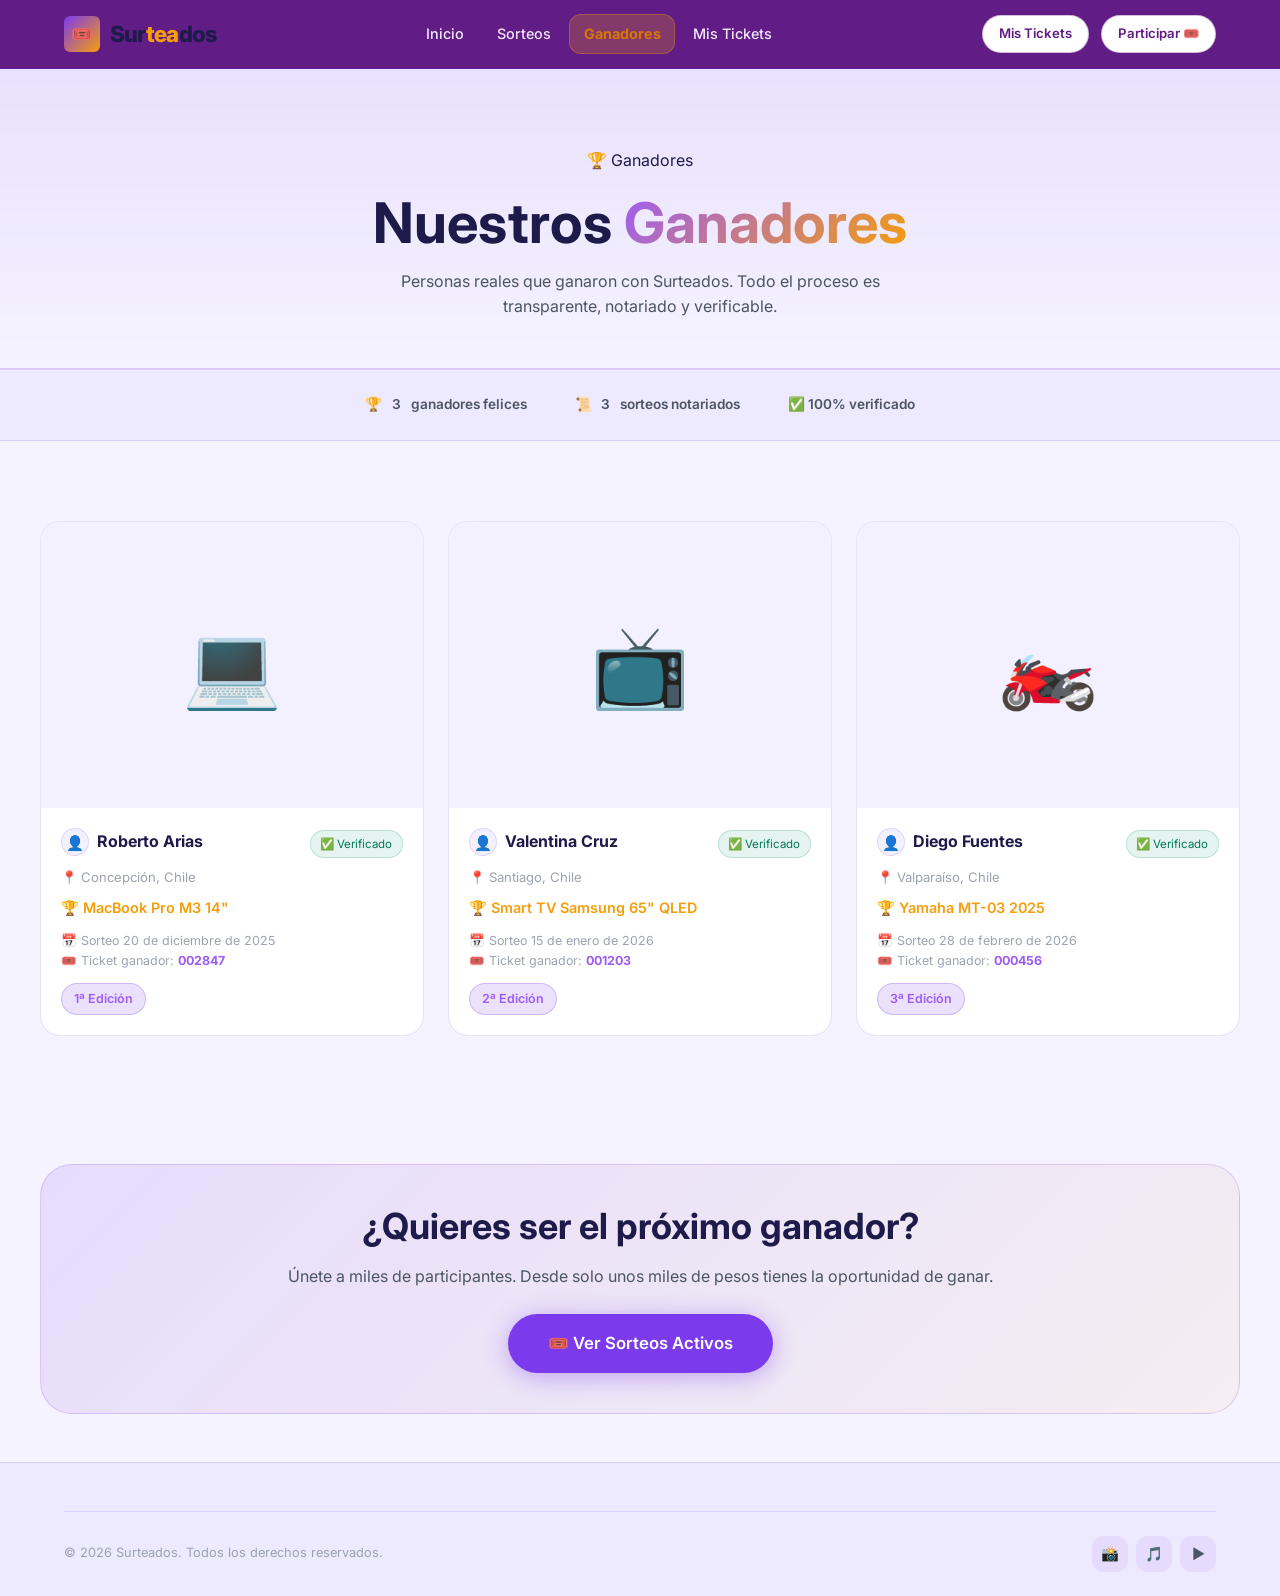
==== commit 0261727e: "Remove theme picker UI" ====
--- a/ganadores.html
+++ b/ganadores.html
@@ -88,25 +88,6 @@
   </div>
 </footer>
 
-<div class="theme-picker" id="themePicker">
-  <div class="theme-toggle" id="themeToggle">🎨</div>
-  <div class="theme-panel" id="themePanel">
-    <h4>🎨 Personalizar Tema</h4>
-    <div class="theme-presets" id="themePresets">
-      <button class="preset-btn active" data-preset="purple" style="background:linear-gradient(135deg,#7c3aed,#f59e0b);"></button>
-      <button class="preset-btn" data-preset="blue" style="background:linear-gradient(135deg,#2563eb,#06b6d4);"></button>
-      <button class="preset-btn" data-preset="emerald" style="background:linear-gradient(135deg,#059669,#fbbf24);"></button>
-      <button class="preset-btn" data-preset="rose" style="background:linear-gradient(135deg,#e11d48,#f59e0b);"></button>
-      <button class="preset-btn" data-preset="indigo" style="background:linear-gradient(135deg,#4338ca,#c026d3);"></button>
-      <button class="preset-btn" data-preset="teal" style="background:linear-gradient(135deg,#0d9488,#f97316);"></button>
-    </div>
-    <div class="color-input-group"><label>Color primario</label><div class="color-input-row"><input type="color" id="colorPrimary" value="#7c3aed"><input type="text" class="form-control" id="colorPrimaryHex" value="#7c3aed"></div></div>
-    <div class="color-input-group"><label>Color acento</label><div class="color-input-row"><input type="color" id="colorAccent" value="#f59e0b"><input type="text" class="form-control" id="colorAccentHex" value="#f59e0b"></div></div>
-    <button class="btn btn-primary btn-sm btn-block mt-2" id="applyThemeBtn">Aplicar</button>
-    <button class="btn btn-ghost btn-sm btn-block mt-1" id="resetThemeBtn">Restaurar</button>
-  </div>
-</div>
-
 <div id="toast-container" class="toast-container"></div>
 <script src="assets/js/data.js"></script>
 <script src="assets/js/app.js"></script>
--- a/assets/css/styles.css
+++ b/assets/css/styles.css
@@ -69,6 +69,7 @@
   line-height: 1.6;
   min-height: 100vh;
   -webkit-font-smoothing: antialiased;
+  overflow-x: hidden;
 }
 body.theme-bg-enabled {
   background: linear-gradient(180deg, var(--page-bg-custom) 0%, var(--bg-base) 38%);
@@ -308,12 +309,142 @@
   color: var(--nav-menu-text);
   transition: all var(--transition);
 }
-.navbar-nav a:hover, .navbar-nav a.active {
+.navbar-nav a:hover {
   color: var(--color-primary);
   background: rgba(124,58,237,0.08);
 }
+.navbar-nav a.active {
+  color: var(--color-accent-dark);
+  background: rgba(245,158,11,0.22);
+  box-shadow: inset 0 0 0 1px rgba(245,158,11,0.32);
+  font-weight: 700;
+}
 
 .navbar-actions { display: flex; align-items: center; gap: 0.75rem; }
+.customer-menu { position: relative; }
+.customer-menu-btn::after {
+  content: '▾';
+  margin-left: .35rem;
+  font-size: .72rem;
+}
+.customer-menu-panel {
+  position: absolute;
+  right: 0;
+  top: calc(100% + 10px);
+  width: 230px;
+  padding: .7rem;
+  border: 1px solid rgba(255,255,255,.22);
+  border-radius: var(--radius-md);
+  background: #18072f;
+  box-shadow: 0 22px 55px rgba(0,0,0,.45), 0 0 0 1px rgba(124,58,237,.25);
+  display: none;
+  z-index: 1000;
+}
+.customer-menu-panel::before {
+  content: '';
+  position: absolute;
+  top: -7px;
+  right: 28px;
+  width: 12px;
+  height: 12px;
+  background: #18072f;
+  border-left: 1px solid rgba(255,255,255,.22);
+  border-top: 1px solid rgba(255,255,255,.22);
+  transform: rotate(45deg);
+}
+.customer-menu.open .customer-menu-panel { display: block; }
+.customer-menu-name {
+  color: #ffffff;
+  font-size: .8rem;
+  font-weight: 700;
+  padding: .45rem .55rem .6rem;
+  border-bottom: 1px solid var(--border);
+  margin-bottom: .35rem;
+  overflow: hidden;
+  text-overflow: ellipsis;
+  white-space: nowrap;
+}
+.customer-menu-panel a,
+.customer-menu-logout {
+  display: block;
+  width: 100%;
+  padding: .7rem .75rem;
+  border-radius: 8px;
+  border: 0;
+  background: transparent;
+  color: #ffffff;
+  font-size: .9rem;
+  font-weight: 800;
+  text-align: left;
+  cursor: pointer;
+}
+.customer-menu-panel a:hover,
+.customer-menu-logout:hover {
+  background: rgba(255,255,255,.12);
+  color: #ffffff;
+}
+.customer-menu-logout {
+  margin-top: .35rem;
+  border-top: 1px solid rgba(255,255,255,.14);
+  border-radius: 0 0 8px 8px;
+  color: #fecaca;
+}
+.google-auth-btn {
+  display: inline-flex;
+  align-items: center;
+  justify-content: center;
+  gap: .55rem;
+}
+.google-g {
+  display: inline-grid;
+  place-items: center;
+  width: 22px;
+  height: 22px;
+  border-radius: 50%;
+  background: #fff;
+  border: 1px solid #e5e7eb;
+  font-weight: 900;
+  font-family: Arial, sans-serif;
+  color: #4285f4;
+  box-shadow: inset 0 -3px 0 #34a853, inset 3px 0 0 #fbbc05, inset -3px 0 0 #ea4335;
+}
+.account-page-container {
+  max-width: 1300px;
+}
+.account-page-container #authCard {
+  max-width: 800px;
+  margin-left: auto;
+  margin-right: auto;
+}
+.account-page-container #resultsSection {
+  width: 100%;
+}
+.account-page-container #accountRafflesGrid {
+  display: grid;
+  grid-template-columns: repeat(3, minmax(0, 1fr));
+  gap: 1.35rem;
+  align-items: stretch;
+}
+.account-page-container #accountSorteosPanel .raffle-card {
+  height: 100%;
+}
+.account-page-container #accountSorteosPanel .raffle-card-img {
+  aspect-ratio: 16 / 10;
+}
+.account-page-container #accountSorteosPanel .raffle-card-body {
+  padding: 1.05rem;
+}
+.account-page-container #accountSorteosPanel .raffle-card-title {
+  font-size: .95rem;
+}
+.account-page-container #accountSorteosPanel .raffle-card-value {
+  font-size: .78rem;
+}
+.account-page-container #accountSorteosPanel .raffle-card-action {
+  font-size: .86rem;
+  min-height: 40px;
+  padding: .55rem .85rem;
+}
 .navbar-actions .btn {
   background: #ffffff;
   color: var(--header-accent);
@@ -359,6 +490,10 @@
 }
 .mobile-nav a:hover { color: var(--color-primary); background: rgba(124,58,237,0.08); }
 .mobile-nav.open { display: flex; }
+
+.mobile-nav-header {
+  display: none;
+}
 
 /* =====================================================
    HERO
@@ -425,6 +560,21 @@
 .hero-left h1 { margin-bottom: 1.25rem; }
 .hero-left p { font-size: 1.1rem; margin-bottom: 2rem; max-width: 460px; }
 .hero-actions { display: flex; gap: 1rem; flex-wrap: wrap; }
+.hero-bases-link-wrap {
+  margin-top: 2.25rem;
+}
+.hero-bases-link {
+  display: inline-flex;
+  align-items: center;
+  color: var(--text-inv);
+  font-weight: 700;
+  text-decoration: underline;
+  text-underline-offset: 5px;
+  text-decoration-thickness: 2px;
+}
+.hero-bases-link:hover {
+  color: var(--color-accent);
+}
 .hero-stats {
   display: flex;
   gap: 2rem;
@@ -625,9 +775,9 @@
 .raffle-card-status {
   position: absolute;
   top: 0.75rem; left: 0.75rem;
-  font-size: 0.7rem;
+  font-size: 0.5rem;
   font-weight: 700;
-  padding: 0.3rem 0.65rem;
+  padding: 0.22rem 0.5rem;
   border-radius: var(--radius-full);
   text-transform: uppercase;
   letter-spacing: 0.08em;
@@ -638,50 +788,93 @@
 .raffle-card-tickets {
   position: absolute;
   top: 0.75rem; right: 0.75rem;
-  font-size: 0.72rem;
+  font-size: 0.5rem;
   font-weight: 700;
   background: rgba(0,0,0,0.6);
   color: var(--text-primary);
-  padding: 0.3rem 0.65rem;
+  padding: 0.22rem 0.5rem;
   border-radius: var(--radius-full);
   backdrop-filter: blur(8px);
 }
-.raffle-card-body { padding: 1.25rem; }
+.raffle-card-body { padding: 0.88rem; }
 .raffle-card-cat {
-  font-size: 0.72rem;
+  font-size: 0.52rem;
   font-weight: 700;
   color: var(--color-primary-light);
   text-transform: uppercase;
   letter-spacing: 0.1em;
-  margin-bottom: 0.4rem;
+  margin-bottom: 0.28rem;
 }
 .raffle-card-title {
-  font-size: 1.05rem;
+  font-size: 0.74rem;
   font-weight: 700;
   color: var(--text-inv);
-  margin-bottom: 0.5rem;
+  margin-bottom: 0.35rem;
   line-height: 1.3;
 }
 .raffle-card-value {
-  font-size: 0.85rem;
+  font-size: 0.6rem;
   color: var(--color-accent);
   font-weight: 600;
-  margin-bottom: 0.75rem;
-}
-.raffle-card .progress-bar { margin-bottom: 0.75rem; }
+  margin-bottom: 0.52rem;
+}
+.raffle-card-closure {
+  margin-top: 0.32rem;
+  font-size: 0.5rem;
+  color: #fbbf24;
+  line-height: 1.35;
+}
+.raffle-card .progress-bar { margin-bottom: 0.52rem; }
 .raffle-card-footer {
   display: flex;
   align-items: center;
   justify-content: space-between;
-  padding-top: 0.75rem;
+  padding-top: 0.52rem;
   border-top: 1px solid var(--border);
 }
+.raffle-card-actions {
+  display: flex;
+  gap: 0.32rem;
+  align-items: stretch;
+  flex-wrap: wrap;
+  justify-content: flex-end;
+  width: 100%;
+}
+.raffle-card-action {
+  display: inline-flex;
+  align-items: center;
+  justify-content: center;
+  gap: 0.22rem;
+  min-height: 30px;
+  white-space: nowrap;
+  font-size: 0.56rem;
+  padding: 0.22rem 0.5rem;
+  line-height: 1;
+}
+
+@media (min-width: 769px) {
+  .raffle-card-actions {
+    gap: 0.5rem;
+    flex-wrap: nowrap;
+    justify-content: space-between;
+  }
+
+  .raffle-card-action {
+    flex: 1 1 0;
+    width: calc(50% - 0.25rem);
+    min-height: 40px;
+    font-size: 0.88rem;
+    padding: 0.56rem 0.8rem;
+    line-height: 1.1;
+    border-radius: 999px;
+  }
+}
 .raffle-card-price {
-  font-size: 0.85rem;
+  font-size: 0.6rem;
   color: var(--text-secondary);
 }
 .raffle-card-price strong {
-  font-size: 1rem;
+  font-size: 0.72rem;
   color: var(--text-primary);
 }
 
@@ -1548,6 +1741,13 @@
 
 .step-panel { display: none; }
 .step-panel.active { display: block; }
+.purchase-success-logo {
+  display: block;
+  width: min(180px, 58vw);
+  max-height: 96px;
+  object-fit: contain;
+  margin: 0 auto 1.35rem;
+}
 
 /* =====================================================
    FORMS
@@ -1684,53 +1884,6 @@
   transform: scale(0.96);
 }
 
-/* =====================================================
-   THEME PICKER
-   ===================================================== */
-.theme-picker {
-  position: fixed;
-  right: 0;
-  top: 50%;
-  transform: translateY(-50%);
-  z-index: 900;
-}
-.theme-toggle {
-  width: 44px; height: 44px;
-  background: var(--color-primary);
-  border-radius: var(--radius-md) 0 0 var(--radius-md);
-  display: flex;
-  align-items: center;
-  justify-content: center;
-  font-size: 1.1rem;
-  cursor: pointer;
-  box-shadow: var(--shadow-md);
-  transition: all var(--transition);
-}
-.theme-toggle:hover { width: 50px; }
-.theme-panel {
-  position: absolute;
-  right: 0;
-  top: 50%;
-  transform: translateY(-50%);
-  background: var(--bg-card);
-  border: 1px solid var(--border-strong);
-  border-radius: var(--radius-lg) 0 0 var(--radius-lg);
-  padding: 1.25rem;
-  width: 240px;
-  box-shadow: var(--shadow-lg);
-  display: none;
-}
-.theme-panel.open { display: block; }
-.theme-panel h4 { font-size: 0.85rem; font-weight: 700; color: var(--text-inv); margin-bottom: 1rem; }
-.theme-presets { display: flex; flex-wrap: wrap; gap: 0.5rem; margin-bottom: 1rem; }
-.preset-btn {
-  width: 32px; height: 32px;
-  border-radius: 50%;
-  cursor: pointer;
-  border: 2px solid transparent;
-  transition: all var(--transition);
-}
-.preset-btn:hover, .preset-btn.active { border-color: white; transform: scale(1.15); }
 .color-input-group { margin-bottom: 0.75rem; }
 .color-input-group label { font-size: 0.75rem; color: var(--text-muted); margin-bottom: 0.25rem; display: block; }
 .color-input-row { display: flex; align-items: center; gap: 0.5rem; }
@@ -2156,11 +2309,224 @@
   .sticky-purchase { position: relative; top: 0; }
   .footer-grid { grid-template-columns: 1fr 1fr; }
   .admin-stat-cards { grid-template-columns: repeat(2,1fr); }
+  .account-page-container #accountRafflesGrid { grid-template-columns: repeat(2, minmax(0, 1fr)); }
 }
 @media (max-width: 768px) {
+  .container { padding: 0 1rem; }
+  .section { padding: 3.5rem 0; }
+  .section-sm { padding: 2.25rem 0; }
+
+  .navbar-inner {
+    position: relative;
+    height: 62px;
+    padding: 0 1rem;
+    display: grid;
+    grid-template-columns: minmax(0, 1fr) auto auto;
+    gap: 0.55rem;
+  }
+  .navbar-logo {
+    min-width: 0;
+    overflow: hidden;
+  }
+  .navbar-logo-img {
+    height: 42px;
+    max-width: 140px;
+    padding-bottom: 0;
+  }
+
   .navbar-nav, .navbar-actions .btn { display: none; }
+  .navbar-actions .customer-menu .btn { display: inline-flex; }
+  .customer-menu-panel { right: -48px; }
+  .navbar-actions {
+    gap: 0.4rem;
+    justify-self: end;
+  }
+  .account-page-container #accountRafflesGrid { grid-template-columns: 1fr; }
+  .cart-chip-btn {
+    width: 40px;
+    height: 40px;
+    min-width: 40px;
+    padding: 0;
+    border-radius: 999px;
+    font-size: 0;
+    line-height: 1;
+    display: inline-flex;
+    align-items: center;
+    justify-content: center;
+    position: relative;
+  }
+  .cart-chip-btn::before {
+    content: '🛒';
+    font-size: 1rem;
+    line-height: 1;
+  }
+  .cart-chip-count {
+    position: absolute;
+    top: -4px;
+    right: -3px;
+    margin-left: 0;
+    min-width: 18px;
+    height: 18px;
+  }
   .navbar-mobile-toggle { display: flex; }
+  .navbar-mobile-toggle {
+    width: 40px;
+    height: 40px;
+    padding: 0;
+    align-items: center;
+    justify-content: center;
+    gap: 4px;
+    background: #ffffff;
+    border: 1px solid rgba(98,28,133,0.18);
+  }
+
+  .mobile-nav {
+    position: absolute;
+    top: calc(100% + 0.35rem);
+    right: 1rem;
+    left: 1rem;
+    padding: 0.7rem;
+    border: 1px solid var(--border);
+    border-radius: 18px;
+    box-shadow: var(--shadow-lg);
+    max-height: calc(100vh - 88px);
+    overflow-y: auto;
+  }
+  .mobile-nav a {
+    text-align: center;
+    font-size: 0.92rem;
+    padding: 0.9rem 1rem;
+  }
+
   .grid-2, .grid-3, .grid-4 { grid-template-columns: 1fr; }
+
+  .hero {
+    min-height: auto;
+    padding-top: 62px;
+  }
+  .hero-content {
+    width: 100%;
+    grid-template-columns: minmax(0, 1fr);
+    grid-template-areas:
+      "intro"
+      "prize";
+    gap: 1.5rem;
+    padding: 1.75rem 1rem 2.25rem;
+    text-align: center;
+  }
+  .hero-left { grid-area: intro; }
+  .hero-right {
+    grid-area: prize;
+    width: 100%;
+    max-width: 440px;
+    margin-inline: auto;
+  }
+  .hero-left .eyebrow { margin-bottom: 1rem; }
+  .hero-left h1 {
+    font-size: 1.85rem;
+    line-height: 1.16;
+    margin-bottom: 1rem;
+  }
+  .hero-left p {
+    max-width: 34rem;
+    margin: 0 auto 1.25rem;
+    font-size: .96rem;
+  }
+  .hero-actions {
+    flex-direction: column;
+    align-items: stretch;
+    gap: 0.7rem;
+  }
+  .hero-actions .btn {
+    width: 100%;
+    justify-content: center;
+  }
+  .hero-stats {
+    gap: 1rem;
+    margin-top: 1.5rem;
+  }
+  .hero-stat {
+    flex: 1 1 calc(50% - 0.5rem);
+    min-width: 130px;
+  }
+  .hero-stat .num { font-size: 1.35rem; }
+
+  .hero-card {
+    padding: 1rem;
+    border-radius: 14px;
+  }
+  .hero-card-title {
+    font-size: 1.15rem;
+    text-align: left;
+  }
+
+  .countdown-row {
+    display: grid;
+    grid-template-columns: repeat(4, minmax(0, 1fr));
+    gap: 0.45rem;
+  }
+  .countdown-item {
+    min-width: 0;
+    padding: 0.48rem 0.25rem;
+  }
+  .countdown-item .count-num { font-size: 1.15rem; }
+
+  .tab-filters {
+    flex-wrap: nowrap;
+    overflow-x: auto;
+    -webkit-overflow-scrolling: touch;
+    padding-bottom: 0.25rem;
+    scrollbar-width: none;
+  }
+  .tab-filters::-webkit-scrollbar { display: none; }
+  .tab-filter {
+    white-space: nowrap;
+    flex: 0 0 auto;
+  }
+
+  .raffle-card .card-body,
+  .raffle-card-body {
+    padding: 0.7rem;
+  }
+  .raffle-card {
+    border-radius: 18px;
+  }
+  .raffle-card-img {
+    aspect-ratio: 16 / 10;
+  }
+  .raffle-card-tickets,
+  .raffle-card-cat,
+  .raffle-card .progress-bar {
+    display: none;
+  }
+  .raffle-card-body {
+    text-align: center;
+  }
+  .raffle-card-title {
+    font-size: 0.74rem;
+    margin-bottom: 0.32rem;
+  }
+  .raffle-card-value {
+    font-size: 0.67rem;
+    margin-bottom: 0.6rem;
+  }
+  .raffle-card-footer {
+    padding-top: 0;
+    border-top: none;
+  }
+  .raffle-card-actions {
+    justify-content: center;
+    gap: 0.45rem;
+    flex-direction: column;
+  }
+  .raffle-card-action {
+    width: 100%;
+    min-height: 32px;
+    font-size: 0.66rem;
+    padding: 0.52rem 0.7rem;
+    border-radius: 999px;
+  }
+
   .steps-row { grid-template-columns: 1fr; }
   .steps-row::before { display: none; }
   .benefits-grid { grid-template-columns: 1fr 1fr; }
@@ -2170,15 +2536,97 @@
   .admin-sidebar { width: 100%; height: auto; position: relative; top: 0; }
   .form-row { grid-template-columns: 1fr; }
   .packs-grid { grid-template-columns: 1fr 1fr; }
-  .modal { max-width: 96vw; }
+  .modal {
+    max-width: 96vw;
+    max-height: 92vh;
+    border-radius: 16px;
+  }
+  .modal-header {
+    padding: 1rem 1rem 0.7rem;
+  }
+  .modal-body {
+    padding: 0 1rem 1rem;
+  }
+  .purchase-steps { margin-bottom: 1.2rem; }
+  .ps-label { font-size: 0.62rem; }
+
   .modal .packs-grid { grid-template-columns: repeat(2, minmax(0, 1fr)); }
+
+  .cart-fab {
+    bottom: 1rem;
+    right: 1rem;
+    width: 54px;
+    height: 54px;
+  }
+
   .admin-stat-cards { grid-template-columns: 1fr 1fr; }
   .how-participate-live { grid-template-columns: 1fr; }
 }
 @media (max-width: 480px) {
+  .container { padding: 0 0.8rem; }
+
+  .navbar-inner {
+    padding: 0 0.8rem;
+    grid-template-columns: minmax(0, 1fr) auto auto;
+  }
+  .navbar-logo-img {
+    height: 38px;
+    max-width: 124px;
+  }
+  .cart-chip-btn {
+    width: 38px;
+    height: 38px;
+    min-width: 38px;
+  }
+  .navbar-mobile-toggle {
+    width: 38px;
+    height: 38px;
+  }
+  .mobile-nav {
+    left: 0.8rem;
+    right: 0.8rem;
+  }
+
+  .hero-content {
+    padding: 1.4rem 0.8rem 2.2rem;
+  }
+
+  .hero-left .eyebrow {
+    font-size: 0.68rem;
+    letter-spacing: 0.09em;
+    padding: 0.35rem 0.7rem;
+  }
+
+  .hero-stat {
+    min-width: 115px;
+  }
+
+  .countdown-row {
+    gap: 0.35rem;
+  }
+
+  .raffle-card-title {
+    font-size: 0.72rem;
+  }
+
+  .raffle-card-action {
+    min-height: 31px;
+    font-size: 0.63rem;
+  }
+
   .benefits-grid { grid-template-columns: 1fr; }
   .packs-grid { grid-template-columns: 1fr; }
   .modal .packs-grid { grid-template-columns: 1fr; }
+
+  .btn {
+    padding: 0.7rem 1rem;
+    font-size: 0.9rem;
+  }
+
+  .page-header {
+    padding: 2.25rem 0 1.4rem;
+  }
+
   .admin-stat-cards { grid-template-columns: 1fr; }
 }
 
@@ -2188,9 +2636,12 @@
    â•â•â•â•â•â•â•â•â•â•â•â•â•â•â•â•â•â•â•â•â•â•â•â•â•â•â•â•â•â•â•â•â•â•â•â•â•â•â•â•â•â•â•â•â•â•â•â•â•â•â•â•â•â•â•â•â•â•â•â•â•â•â•â•â•â•â•â•â•â•â•â•â•â•â• */
 .hero-slider-wrap {
   position: relative;
-  height: 580px;
+  height: 638px;
   overflow: hidden;
   background: var(--bg-base);
+}
+.hero-slider-mobile {
+  display: none;
 }
 .hs-track {
   display: flex;
@@ -2208,10 +2659,7 @@
   position: relative;
 }
 .hs-overlay {
-  position: absolute;
-  inset: 0;
-  background: linear-gradient(to bottom, rgba(0,0,0,.4), rgba(0,0,0,.55));
-  z-index: 0;
+  display: none;
 }
 .hs-slide-inner {
   position: relative;
@@ -2288,10 +2736,164 @@
 .hs-arrow:hover { background: rgba(255,255,255,.3); }
 .hs-prev { left: 1.5rem; }
 .hs-next { right: 1.5rem; }
+.home-raffle-strip {
+  max-width: 1320px;
+  margin: 1.25rem auto 0;
+  padding: 0 1rem;
+}
+.home-raffle-strip-head {
+  display: flex;
+  align-items: end;
+  justify-content: space-between;
+  gap: 1rem;
+  margin-bottom: .9rem;
+}
+.home-raffle-strip-head h2 {
+  margin: .35rem 0 0;
+  font-size: clamp(1.2rem, 2vw, 1.75rem);
+}
+.home-raffle-carousel-shell {
+  position: relative;
+}
+.home-raffle-nav {
+  position: absolute;
+  top: 50%;
+  transform: translateY(-50%);
+  z-index: 3;
+  width: 36px;
+  height: 36px;
+  border-radius: 999px;
+  border: 1px solid var(--border);
+  background: var(--bg-card);
+  color: var(--text-primary);
+  font-size: 1rem;
+  cursor: pointer;
+  box-shadow: var(--shadow-sm);
+  transition: transform .2s ease, border-color .2s ease;
+}
+.home-raffle-nav:hover {
+  transform: translateY(-50%) scale(1.04);
+  border-color: var(--color-primary);
+}
+.home-raffle-nav-prev { left: -18px; }
+.home-raffle-nav-next { right: -18px; }
+.home-raffle-strip-link {
+  color: var(--text-secondary);
+  font-weight: 800;
+  text-decoration: none;
+}
+.home-raffle-strip-link:hover { color: var(--color-primary); }
+.home-raffle-carousel {
+  display: grid;
+  grid-auto-flow: column;
+  grid-auto-columns: minmax(250px, 310px);
+  gap: 1rem;
+  overflow-x: auto;
+  scroll-behavior: smooth;
+  padding: .15rem .1rem .85rem;
+  scroll-snap-type: x mandatory;
+  scrollbar-width: thin;
+}
+.home-raffle-slide {
+  scroll-snap-align: start;
+}
+.home-raffle-card {
+  display: block;
+  height: 100%;
+  overflow: hidden;
+  border-radius: 14px;
+  background: var(--bg-card);
+  border: 1px solid var(--border);
+  color: var(--text-primary);
+  text-decoration: none;
+  box-shadow: var(--shadow-sm);
+  transition: transform .2s ease, border-color .2s ease, box-shadow .2s ease;
+}
+.home-raffle-card:hover {
+  transform: translateY(-3px);
+  border-color: var(--color-primary);
+  box-shadow: var(--shadow-md);
+}
+.home-raffle-image {
+  height: 150px;
+  background: var(--bg-soft);
+  display: grid;
+  place-items: center;
+  overflow: hidden;
+}
+.home-raffle-image img {
+  width: 100%;
+  height: 100%;
+  object-fit: cover;
+  transition: transform .25s ease;
+}
+.home-raffle-card:hover .home-raffle-image img { transform: scale(1.04); }
+.home-raffle-image span {
+  font-size: 3rem;
+}
+.home-raffle-info {
+  padding: .9rem;
+}
+.home-raffle-category {
+  font-size: .72rem;
+  color: var(--color-primary);
+  font-weight: 900;
+  text-transform: uppercase;
+  letter-spacing: .08em;
+  margin-bottom: .35rem;
+}
+.home-raffle-info h3 {
+  margin: 0;
+  font-size: 1rem;
+  line-height: 1.25;
+}
+.home-raffle-meta {
+  margin-top: .85rem;
+  display: flex;
+  align-items: center;
+  justify-content: space-between;
+  gap: .75rem;
+  color: var(--text-secondary);
+  font-size: .85rem;
+}
+.home-raffle-meta strong {
+  color: var(--color-accent-dark);
+  white-space: nowrap;
+}
 @media (max-width: 768px) {
-  .hero-slider-wrap { height: 440px; }
+  .hero-slider-desktop {
+    display: none !important;
+  }
+  .hero-slider-mobile {
+    display: block;
+    width: calc(100% - 2rem);
+    max-width: 520px;
+    height: auto;
+    aspect-ratio: 4 / 5;
+    margin: 1rem auto;
+    border-radius: 12px;
+  }
+  .hero-slider-mobile.hidden {
+    display: none;
+  }
+  .hero-slider-mobile .hs-slide {
+    padding: 1.25rem;
+  }
+  .hero-slider-mobile .hs-slide-inner h1 {
+    font-size: 1.65rem;
+  }
+  .hero-slider-mobile .hs-slide-inner p {
+    font-size: .95rem;
+  }
+  .hero-slider-mobile .hs-dots {
+    bottom: .8rem;
+  }
   .hs-arrow { display: none; }
-  .hs-slide-inner h1 { font-size: 1.75rem; }
+  .home-raffle-strip { display: none; }
+  .home-raffle-strip-head { align-items: start; flex-direction: column; }
+  .home-raffle-nav-prev { left: .35rem; }
+  .home-raffle-nav-next { right: .35rem; }
+  .home-raffle-carousel { grid-auto-columns: minmax(230px, 82vw); }
 }
 
 /* â•â•â•â•â•â•â•â•â•â•â•â•â•â•â•â•â•â•â•â•â•â•â•â•â•â•â•â•â•â•â•â•â•â•â•â•â•â•â•â•â•â•â•â•â•â•â•â•â•â•â•â•â•â•â•â•â•â•â•â•â•â•â•â•â•â•â•â•â•â•â•â•â•â•â•
